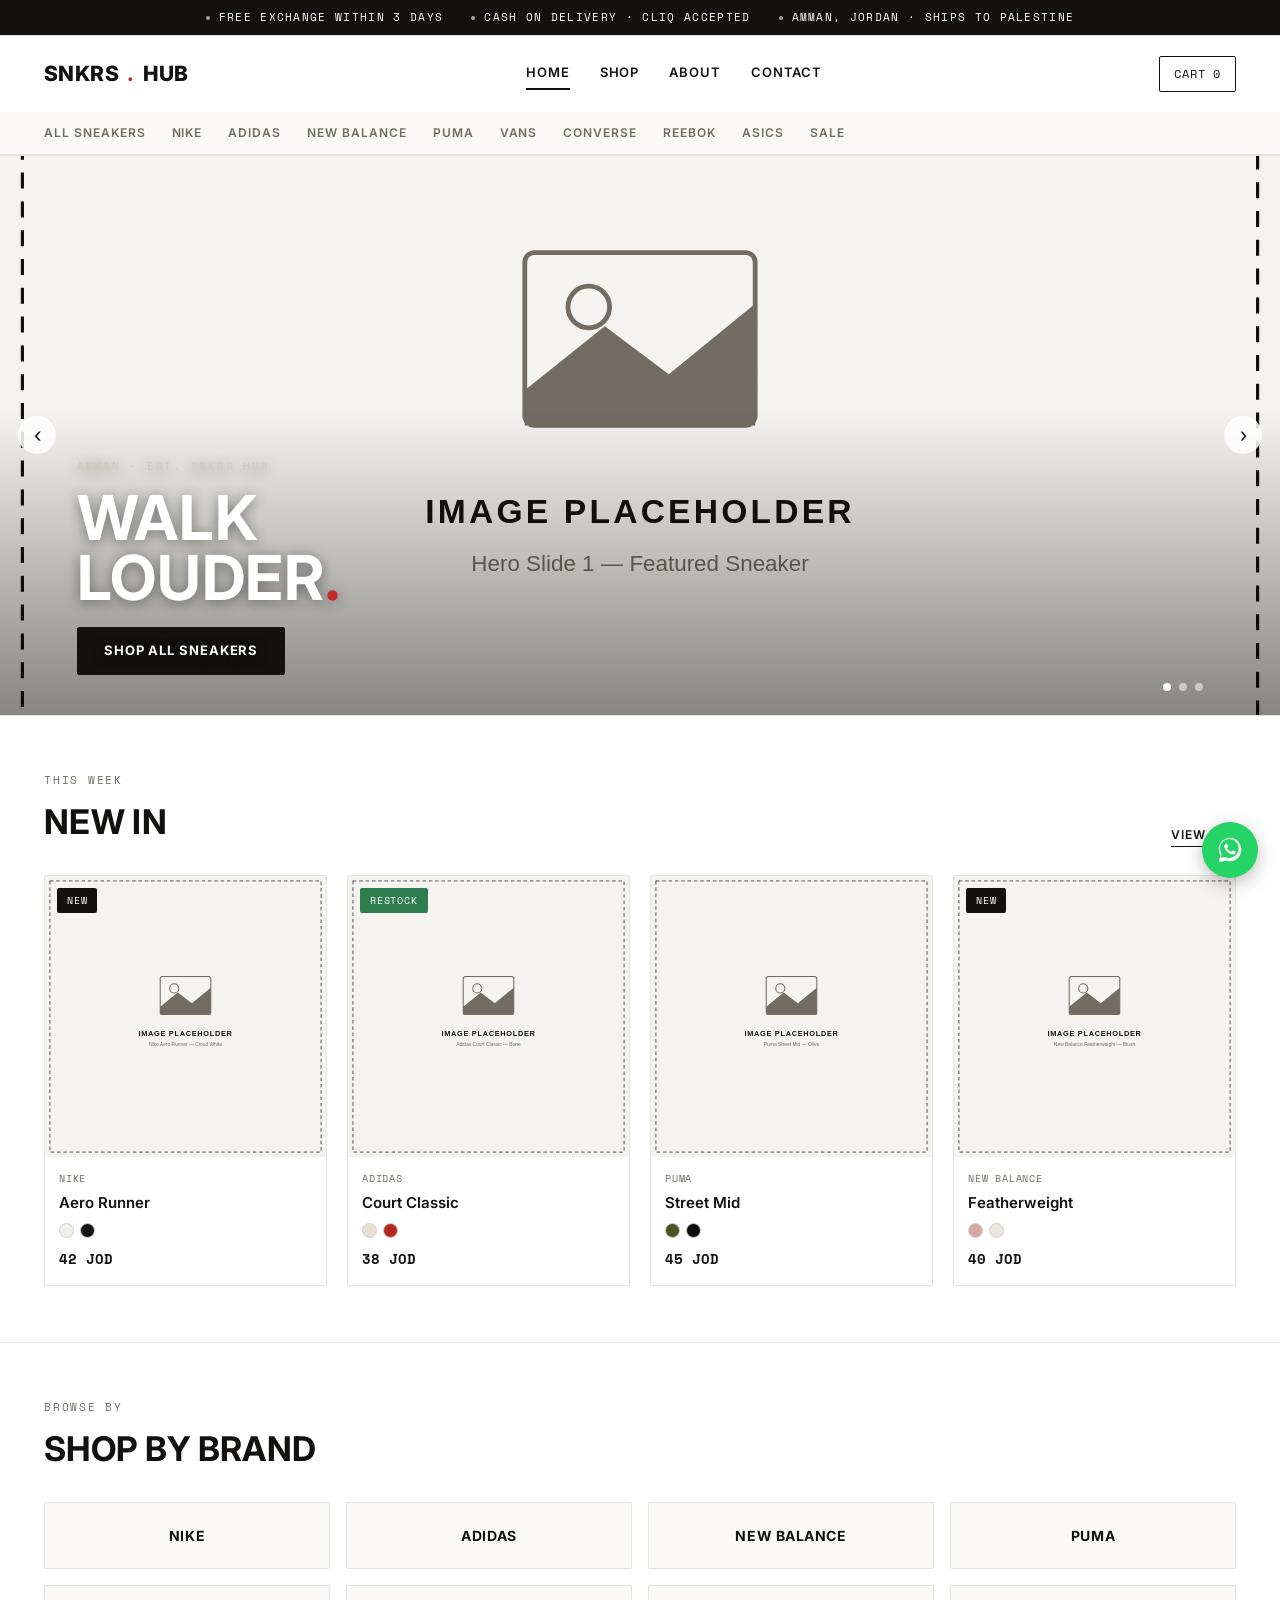
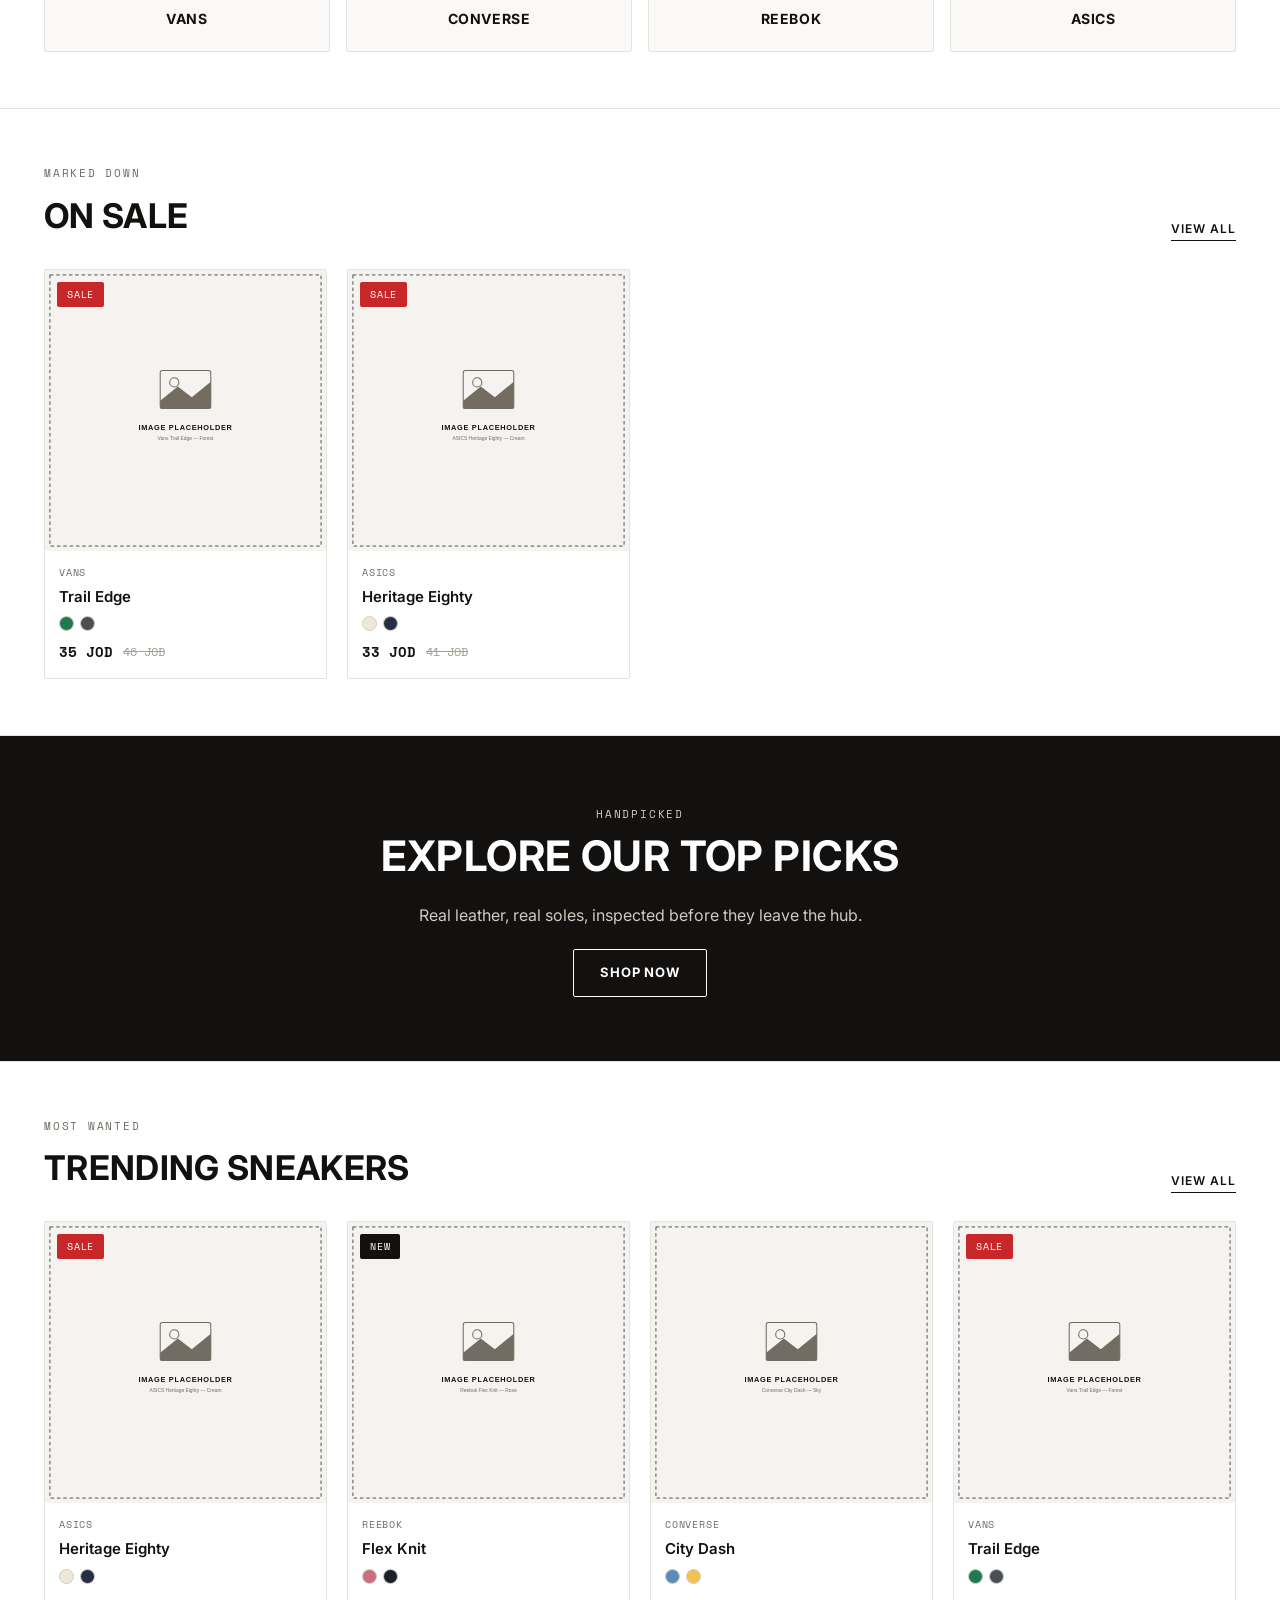
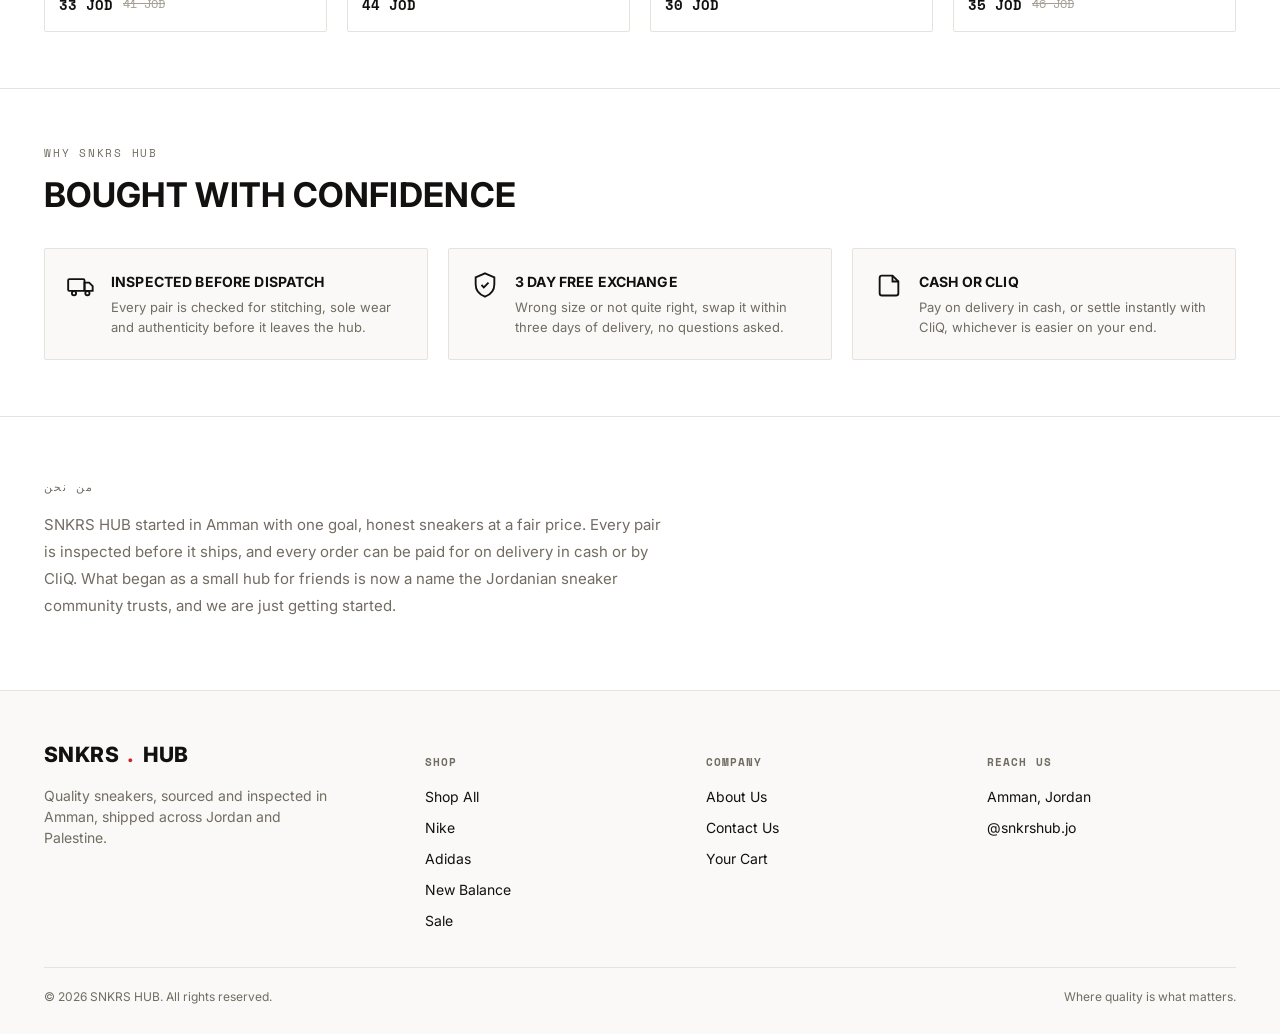
==== index.html @ f933ddbc "Add files via upload" ====
<!DOCTYPE html>
<html lang="en">
<head>
<meta charset="UTF-8">
<meta name="viewport" content="width=device-width, initial-scale=1.0">
<title>SNKRS HUB — Authentic Sneakers, Jordan &amp; Palestine</title>
<meta name="description" content="SNKRS HUB — quality women's sneakers from Nike, Adidas, New Balance and more. Cash on delivery or CliQ. Amman based, shipping across Jordan and Palestine.">
<link rel="preconnect" href="https://fonts.googleapis.com">
<link href="https://fonts.googleapis.com/css2?family=Anton&family=Inter:wght@400;500;600;700&family=Space+Mono:wght@400;700&display=swap" rel="stylesheet">
<link rel="stylesheet" href="css/style.css">
</head>
<body>

<header class="site-header">
  <div class="info-bar">
    <div class="info-bar-track">
      <span>Free Exchange Within 3 Days</span>
      <span>Cash on Delivery · CliQ Accepted</span>
      <span>Amman, Jordan · Ships to Palestine</span>
    </div>
  </div>
  <div class="header-bar">
    <a href="index.html" class="logo">SNKRS<span class="dot">.</span>HUB</a>
    <nav class="main-nav">
      <a href="index.html" class="active">Home</a>
      <a href="shop.html">Shop</a>
      <a href="about.html">About</a>
      <a href="contact.html">Contact</a>
    </nav>
    <div class="header-actions">
      <a href="cart.html" class="cart-link">Cart <span data-cart-count>0</span></a>
      <button class="nav-toggle" aria-label="Toggle menu">☰</button>
    </div>
  </div>
  <div class="brand-strip">
    <div class="brand-strip-track">
      <a href="shop.html">All Sneakers</a>
      <a href="shop.html?brand=nike">Nike</a>
      <a href="shop.html?brand=adidas">Adidas</a>
      <a href="shop.html?brand=new-balance">New Balance</a>
      <a href="shop.html?brand=puma">Puma</a>
      <a href="shop.html?brand=vans">Vans</a>
      <a href="shop.html?brand=converse">Converse</a>
      <a href="shop.html?brand=reebok">Reebok</a>
      <a href="shop.html?brand=asics">ASICS</a>
      <a href="shop.html?cat=sale">Sale</a>
    </div>
  </div>
</header>

<main>

  <section class="hero-slider">
    <div class="hero-slides" id="hero-slides"></div>
    <div class="hero-slider-dots" id="hero-dots"></div>
    <button class="hero-arrow prev" id="hero-prev" aria-label="Previous slide">&#8249;</button>
    <button class="hero-arrow next" id="hero-next" aria-label="Next slide">&#8250;</button>
    <div class="hero-slider-caption">
      <span class="eyebrow" style="color:#cfcac0;">Amman · Est. SNKRS HUB</span>
      <h1>WALK<br>LOUDER<em>.</em></h1>
      <a href="shop.html" class="btn btn-primary">Shop All Sneakers</a>
    </div>
  </section>

  <section class="section">
    <div class="wrap">
      <div class="section-head">
        <div>
          <span class="eyebrow">This Week</span>
          <h2>New In</h2>
        </div>
        <a href="shop.html" class="section-link">View All</a>
      </div>
      <div class="product-grid" id="featured-grid"></div>
    </div>
  </section>

  <section class="section">
    <div class="wrap">
      <div class="section-head">
        <div>
          <span class="eyebrow">Browse By</span>
          <h2>Shop By Brand</h2>
        </div>
      </div>
      <div class="brand-grid">
        <a class="brand-tile" href="shop.html?brand=nike">Nike</a>
        <a class="brand-tile" href="shop.html?brand=adidas">Adidas</a>
        <a class="brand-tile" href="shop.html?brand=new-balance">New Balance</a>
        <a class="brand-tile" href="shop.html?brand=puma">Puma</a>
        <a class="brand-tile" href="shop.html?brand=vans">Vans</a>
        <a class="brand-tile" href="shop.html?brand=converse">Converse</a>
        <a class="brand-tile" href="shop.html?brand=reebok">Reebok</a>
        <a class="brand-tile" href="shop.html?brand=asics">ASICS</a>
      </div>
    </div>
  </section>

  <section class="section">
    <div class="wrap">
      <div class="section-head">
        <div>
          <span class="eyebrow">Marked Down</span>
          <h2>On Sale</h2>
        </div>
        <a href="shop.html?cat=sale" class="section-link">View All</a>
      </div>
      <div class="product-grid" id="sale-grid"></div>
    </div>
  </section>

  <section class="banner">
    <div class="wrap">
      <span class="eyebrow" style="color:#cfcac0;">Handpicked</span>
      <h2>Explore Our Top Picks</h2>
      <p>Real leather, real soles, inspected before they leave the hub.</p>
      <a href="shop.html" class="btn btn-outline">Shop Now</a>
    </div>
  </section>

  <section class="section">
    <div class="wrap">
      <div class="section-head">
        <div>
          <span class="eyebrow">Most Wanted</span>
          <h2>Trending Sneakers</h2>
        </div>
        <a href="shop.html" class="section-link">View All</a>
      </div>
      <div class="product-grid" id="trending-grid"></div>
    </div>
  </section>

  <section class="section">
    <div class="wrap">
      <div class="section-head">
        <div>
          <span class="eyebrow">Why SNKRS HUB</span>
          <h2>Bought With Confidence</h2>
        </div>
      </div>
      <div class="trust-strip">
        <div class="trust-card">
          <svg viewBox="0 0 24 24" fill="none" stroke="currentColor" stroke-width="1.6"><rect x="1" y="7" width="14" height="10" rx="1"/><path d="M15 10h4l3 3v4h-7z"/><circle cx="6" cy="19" r="1.8"/><circle cx="17.5" cy="19" r="1.8"/></svg>
          <div>
            <h3>Inspected Before Dispatch</h3>
            <p>Every pair is checked for stitching, sole wear and authenticity before it leaves the hub.</p>
          </div>
        </div>
        <div class="trust-card">
          <svg viewBox="0 0 24 24" fill="none" stroke="currentColor" stroke-width="1.6"><path d="M12 2l8 3.5v6c0 5-3.4 8.7-8 10.5-4.6-1.8-8-5.5-8-10.5v-6z"/><path d="M9 12l2 2 4-4"/></svg>
          <div>
            <h3>3 Day Free Exchange</h3>
            <p>Wrong size or not quite right, swap it within three days of delivery, no questions asked.</p>
          </div>
        </div>
        <div class="trust-card">
          <svg viewBox="0 0 24 24" fill="none" stroke="currentColor" stroke-width="1.6"><path d="M4 19V6a2 2 0 012-2h9l5 5v10a2 2 0 01-2 2H6a2 2 0 01-2-2z"/><path d="M15 4v5h5"/></svg>
          <div>
            <h3>Cash or CliQ</h3>
            <p>Pay on delivery in cash, or settle instantly with CliQ, whichever is easier on your end.</p>
          </div>
        </div>
      </div>
    </div>
  </section>

  <section class="section" style="border-bottom:none;">
    <div class="wrap">
      <span class="eyebrow">من نحن</span>
      <p style="max-width:70ch; margin-top:14px; color:var(--grey); line-height:1.8; font-size:15px;">
        SNKRS HUB started in Amman with one goal, honest sneakers at a fair price. Every pair is inspected before it ships,
        and every order can be paid for on delivery in cash or by CliQ. What began as a small hub for friends is now a name
        the Jordanian sneaker community trusts, and we are just getting started.
      </p>
    </div>
  </section>

</main>

<footer class="site-footer">
  <div class="wrap">
    <div class="footer-grid">
      <div>
        <div class="logo" style="margin-bottom:14px;">SNKRS<span class="dot">.</span>HUB</div>
        <p style="color:var(--grey); font-size:14px; max-width:32ch;">Quality sneakers, sourced and inspected in Amman, shipped across Jordan and Palestine.</p>
      </div>
      <div>
        <h4>Shop</h4>
        <ul>
          <li><a href="shop.html">Shop All</a></li>
          <li><a href="shop.html?brand=nike">Nike</a></li>
          <li><a href="shop.html?brand=adidas">Adidas</a></li>
          <li><a href="shop.html?brand=new-balance">New Balance</a></li>
          <li><a href="shop.html?cat=sale">Sale</a></li>
        </ul>
      </div>
      <div>
        <h4>Company</h4>
        <ul>
          <li><a href="about.html">About Us</a></li>
          <li><a href="contact.html">Contact Us</a></li>
          <li><a href="cart.html">Your Cart</a></li>
        </ul>
      </div>
      <div>
        <h4>Reach Us</h4>
        <ul>
          <li>Amman, Jordan</li>
          <li>@snkrshub.jo</li>
        </ul>
      </div>
    </div>
    <div class="footer-bottom">
      <span>© 2026 SNKRS HUB. All rights reserved.</span>
      <span>Where quality is what matters.</span>
    </div>
  </div>
</footer>

<script src="js/placeholder.js"></script>
<script src="js/products.js"></script>
<script src="js/cart.js"></script>
<script src="js/main.js"></script>
<script>
  const slides = [
    placeholderImage("Hero Slide 1 — Featured Sneaker", "4:3"),
    placeholderImage("Hero Slide 2 — New Arrivals", "4:3"),
    placeholderImage("Hero Slide 3 — On Sale", "4:3")
  ];
  const slidesTrack = document.getElementById("hero-slides");
  const dotsTrack = document.getElementById("hero-dots");
  slidesTrack.innerHTML = slides
    .map((src, i) => `<div class="hero-slide"><img src="${src}" alt="Homepage banner slide ${i + 1}"></div>`)
    .join("");
  dotsTrack.innerHTML = slides.map((_, i) => `<button data-i="${i}" class="${i === 0 ? "active" : ""}"></button>`).join("");

  let heroIndex = 0;
  function goToSlide(i) {
    heroIndex = (i + slides.length) % slides.length;
    slidesTrack.scrollTo({ left: slidesTrack.clientWidth * heroIndex, behavior: "smooth" });
    dotsTrack.querySelectorAll("button").forEach((b, bi) => b.classList.toggle("active", bi === heroIndex));
  }
  document.getElementById("hero-prev").addEventListener("click", () => goToSlide(heroIndex - 1));
  document.getElementById("hero-next").addEventListener("click", () => goToSlide(heroIndex + 1));
  dotsTrack.addEventListener("click", (e) => {
    const btn = e.target.closest("button");
    if (btn) goToSlide(Number(btn.dataset.i));
  });
  let heroTimer = setInterval(() => goToSlide(heroIndex + 1), 5000);
  slidesTrack.addEventListener("mouseenter", () => clearInterval(heroTimer));
  slidesTrack.addEventListener("mouseleave", () => { heroTimer = setInterval(() => goToSlide(heroIndex + 1), 5000); });

  const grid = document.getElementById("featured-grid");
  const featured = PRODUCTS.slice(0, 4);
  grid.innerHTML = featured.map(cardHTML).join("");

  const saleGrid = document.getElementById("sale-grid");
  const saleItems = PRODUCTS.filter((p) => p.originalPrice).slice(0, 4);
  saleGrid.innerHTML = (saleItems.length ? saleItems : PRODUCTS.slice(0, 4)).map(cardHTML).join("");

  const trendingGrid = document.getElementById("trending-grid");
  const trending = PRODUCTS.slice().reverse().slice(0, 4);
  trendingGrid.innerHTML = trending.map(cardHTML).join("");

  function cardHTML(p) {
    const badge = p.badge
      ? `<span class="product-badge ${p.badge.toLowerCase()}">${p.badge}</span>`
      : "";
    const priceHTML = p.originalPrice
      ? `<span class="price">${p.price} JOD</span><span class="price-strike">${p.originalPrice} JOD</span>`
      : `<span class="price">${p.price} JOD</span>`;
    const swatches = p.colors
      .map((c) => `<span class="swatch-dot" style="background:${c.hex}" title="${c.name}"></span>`)
      .join("");
    return `
      <a class="product-card" href="product.html?id=${p.id}">
        <div class="product-media">
          <img src="${p.colors[0].images[0]}" alt="${p.name} sneaker, ${p.colors[0].name} colorway" loading="lazy">
          ${badge}
        </div>
        <div class="product-info">
          <span class="cat">${p.brand}</span>
          <h3>${p.name}</h3>
          <div class="swatch-row">${swatches}</div>
          <div class="price-row">${priceHTML}</div>
        </div>
      </a>`;
  }
</script>

<a href="https://wa.me/962790000000?text=Hi%20SNKRS%20HUB%2C%20I%20have%20a%20question" class="whatsapp-float" target="_blank" rel="noopener" aria-label="Chat with us on WhatsApp">
  <svg viewBox="0 0 32 32" fill="currentColor" width="30" height="30"><path d="M16.02 3C9.4 3 4 8.4 4 15.02c0 2.35.66 4.55 1.8 6.43L4 29l7.73-1.75a12 12 0 0 0 4.29.79h.01c6.62 0 12.02-5.4 12.02-12.02C28.05 8.4 22.65 3 16.02 3zm0 21.94h-.01a9.9 9.9 0 0 1-5.05-1.38l-.36-.21-4.59 1.04 1.05-4.47-.24-.37a9.9 9.9 0 0 1-1.53-5.29c0-5.5 4.48-9.98 9.98-9.98 2.67 0 5.17 1.04 7.06 2.93a9.9 9.9 0 0 1 2.92 7.06c0 5.5-4.48 9.98-9.98 9.98zm5.48-7.48c-.3-.15-1.77-.87-2.05-.97-.28-.1-.48-.15-.68.15-.2.3-.78.97-.96 1.17-.18.2-.35.22-.65.07-.3-.15-1.27-.47-2.42-1.5-.9-.8-1.5-1.79-1.68-2.09-.18-.3-.02-.46.13-.61.14-.14.3-.35.45-.53.15-.18.2-.3.3-.5.1-.2.05-.38-.02-.53-.07-.15-.68-1.63-.93-2.24-.24-.58-.49-.5-.68-.51h-.58c-.2 0-.53.07-.8.38-.28.3-1.05 1.02-1.05 2.5s1.08 2.9 1.23 3.1c.15.2 2.13 3.25 5.16 4.56.72.31 1.28.5 1.72.64.72.23 1.38.2 1.9.12.58-.09 1.77-.72 2.02-1.42.25-.7.25-1.3.18-1.42-.07-.12-.27-.2-.57-.35z"/></svg>
</a>
</body>
</html>
---- css/style.css ----
/* SNKRS HUB — Markaty-style light theme
   White #ffffff   Black #111111   Line #e7e5e0   Grey #767066
   Red (sale) #c8272a   Gold (accent, rare) #b08d3e
   Display/Body: Inter  |  Utility/price: Space Mono
*/

:root {
  --black: #121110;
  --white: #ffffff;
  --paper: #faf9f7;
  --card: #ffffff;
  --line: #e6e3dd;
  --line-strong: #d3cfc6;
  --grey: #726c62;
  --grey-dim: #a49e93;
  --red: #c8272a;
  --gold: #a9822f;
  --green: #2e7d4f;
  --radius: 2px;
  --container: 1240px;
}

* { box-sizing: border-box; }

html { scroll-behavior: smooth; }

body {
  margin: 0;
  background: var(--white);
  color: var(--black);
  font-family: "Inter", sans-serif;
  font-size: 16px;
  line-height: 1.5;
  -webkit-font-smoothing: antialiased;
}

img { max-width: 100%; display: block; }

a { color: inherit; text-decoration: none; }

button { font-family: inherit; cursor: pointer; }

.wrap {
  max-width: var(--container);
  margin: 0 auto;
  padding: 0 24px;
}

h1, h2, h3 {
  font-family: "Inter", sans-serif;
  font-weight: 700;
  text-transform: uppercase;
  letter-spacing: 0.01em;
  margin: 0;
}

.eyebrow {
  font-family: "Space Mono", monospace;
  font-size: 11px;
  letter-spacing: 0.16em;
  text-transform: uppercase;
  color: var(--grey);
}

.mono { font-family: "Space Mono", monospace; }

/* focus visibility */
a:focus-visible, button:focus-visible, input:focus-visible, select:focus-visible, textarea:focus-visible {
  outline: 2px solid var(--black);
  outline-offset: 2px;
}

@media (prefers-reduced-motion: reduce) {
  * { animation: none !important; transition: none !important; }
}

/* ---------- header ---------- */

.site-header {
  position: sticky;
  top: 0;
  z-index: 50;
  background: var(--white);
  border-bottom: 1px solid var(--line);
}

.info-bar {
  border-bottom: 1px solid var(--line);
  background: var(--black);
}

.info-bar-track {
  max-width: var(--container);
  margin: 0 auto;
  padding: 9px 24px;
  display: flex;
  align-items: center;
  justify-content: center;
  gap: 28px;
  flex-wrap: wrap;
  font-family: "Space Mono", monospace;
  font-size: 11px;
  letter-spacing: 0.12em;
  text-transform: uppercase;
  color: var(--white);
}

.info-bar-track span { white-space: nowrap; }

.info-bar-track span::before {
  content: "";
  display: inline-block;
  width: 4px;
  height: 4px;
  border-radius: 50%;
  background: var(--white);
  margin-right: 9px;
  vertical-align: middle;
  opacity: 0.6;
}

.header-bar {
  display: flex;
  align-items: center;
  justify-content: space-between;
  padding: 20px 24px;
  max-width: var(--container);
  margin: 0 auto;
  gap: 20px;
}

.logo {
  font-family: "Inter", sans-serif;
  font-weight: 800;
  font-size: 21px;
  letter-spacing: 0.02em;
  display: flex;
  align-items: center;
  gap: 8px;
  white-space: nowrap;
  text-transform: uppercase;
}

.logo .dot { color: var(--red); }

.main-nav {
  display: flex;
  gap: 30px;
  flex: 1;
  justify-content: center;
  font-size: 13px;
  text-transform: uppercase;
  letter-spacing: 0.07em;
  font-weight: 600;
}

.main-nav a {
  padding: 6px 0;
  border-bottom: 2px solid transparent;
  color: var(--black);
}

.main-nav a:hover, .main-nav a.active {
  border-color: var(--black);
}

.header-actions {
  display: flex;
  align-items: center;
  gap: 16px;
}

.cart-link {
  display: flex;
  align-items: center;
  gap: 8px;
  font-family: "Space Mono", monospace;
  font-size: 12px;
  text-transform: uppercase;
  letter-spacing: 0.06em;
  border: 1px solid var(--black);
  padding: 8px 14px;
  border-radius: var(--radius);
  color: var(--black);
}

.cart-link:hover { background: var(--black); color: var(--white); }

.nav-toggle {
  display: none;
  background: none;
  border: 1px solid var(--line);
  color: var(--black);
  padding: 8px 10px;
  border-radius: var(--radius);
}

@media (max-width: 860px) {
  .main-nav { display: none; }
  .nav-toggle { display: block; }
  .main-nav.open {
    display: flex;
    flex-direction: column;
    position: absolute;
    top: 100%;
    left: 0;
    right: 0;
    background: var(--white);
    padding: 16px 24px 24px;
    border-bottom: 1px solid var(--line);
  }
  .info-bar-track { gap: 16px; justify-content: flex-start; overflow-x: auto; }
}

/* ---------- brand strip (Markaty-style secondary nav) ---------- */

.brand-strip {
  border-bottom: 1px solid var(--line);
  background: var(--paper);
}

.brand-strip-track {
  max-width: var(--container);
  margin: 0 auto;
  padding: 12px 24px;
  display: flex;
  gap: 26px;
  overflow-x: auto;
  font-size: 12px;
  text-transform: uppercase;
  letter-spacing: 0.08em;
  font-weight: 600;
  color: var(--grey);
}

.brand-strip-track a:hover { color: var(--black); }
.brand-strip-track a { white-space: nowrap; }

/* ---------- hero ---------- */

.hero {
  border-bottom: 1px solid var(--line);
  padding: 56px 0 48px;
}

.hero-grid {
  display: grid;
  grid-template-columns: 1.1fr 0.9fr;
  gap: 48px;
  align-items: center;
}

.hero h1 {
  font-size: clamp(40px, 6vw, 72px);
  line-height: 0.98;
  margin: 14px 0 20px;
}

.hero h1 em {
  font-style: normal;
  color: var(--red);
}

.hero p {
  max-width: 44ch;
  color: var(--grey);
  font-size: 16px;
  margin-bottom: 26px;
}

.hero-stats {
  display: flex;
  gap: 32px;
  margin-top: 32px;
  padding-top: 22px;
  border-top: 1px solid var(--line);
}

.hero-stats div { font-family: "Space Mono", monospace; }
.hero-stats strong { display: block; font-size: 20px; color: var(--black); }
.hero-stats span { font-size: 11px; color: var(--grey); text-transform: uppercase; letter-spacing: 0.08em; }

.hero-visual {
  position: relative;
  background: var(--paper);
  border: 1px solid var(--line);
  border-radius: var(--radius);
  overflow: hidden;
  aspect-ratio: 4 / 5;
}

.hero-visual img {
  width: 100%;
  height: 100%;
  object-fit: cover;
}

.hero-tag {
  position: absolute;
  bottom: 16px;
  left: 16px;
  background: var(--black);
  color: var(--white);
  padding: 10px 14px;
  border-radius: var(--radius);
  font-family: "Space Mono", monospace;
  font-size: 12px;
  z-index: 2;
}

.hero-tag strong { color: var(--white); }

/* ---------- buttons ---------- */

.btn {
  display: inline-flex;
  align-items: center;
  gap: 8px;
  padding: 13px 26px;
  border-radius: var(--radius);
  font-size: 13px;
  text-transform: uppercase;
  letter-spacing: 0.07em;
  font-weight: 700;
  border: 1px solid transparent;
  transition: transform 0.15s ease, background 0.15s ease, border-color 0.15s ease, color 0.15s ease;
}

.btn:hover { transform: translateY(-2px); }

.btn-primary { background: var(--black); color: var(--white); border-color: var(--black); }
.btn-primary:hover { background: #000; }

.btn-outline { border-color: var(--black); color: var(--black); }
.btn-outline:hover { background: var(--black); color: var(--white); }

.btn-block { width: 100%; justify-content: center; }

.btn:disabled { opacity: 0.4; cursor: not-allowed; transform: none; }

.hero-actions { display: flex; gap: 14px; flex-wrap: wrap; }

/* ---------- section heads ---------- */

.section {
  padding: 56px 0;
  border-bottom: 1px solid var(--line);
}

.section-head {
  display: flex;
  align-items: flex-end;
  justify-content: space-between;
  margin-bottom: 28px;
  gap: 20px;
  flex-wrap: wrap;
}

.section-head h2 { font-size: clamp(24px, 3.4vw, 34px); }

.section-head .eyebrow { display: block; margin-bottom: 8px; }

.section-link { font-size: 12px; text-transform: uppercase; letter-spacing: 0.08em; border-bottom: 1px solid var(--black); padding-bottom: 2px; font-weight: 600; }
.section-link:hover { color: var(--grey); }

/* ---------- category strip ---------- */

.cat-strip {
  display: grid;
  grid-template-columns: repeat(4, 1fr);
  gap: 14px;
}

.cat-card {
  position: relative;
  border: 1px solid var(--line);
  padding: 24px 18px;
  border-radius: var(--radius);
  background: var(--paper);
  min-height: 110px;
  display: flex;
  flex-direction: column;
  justify-content: space-between;
  transition: border-color 0.15s ease, transform 0.15s ease;
}

.cat-card:hover { border-color: var(--black); transform: translateY(-3px); }

.cat-card .name { font-family: "Inter", sans-serif; font-weight: 700; font-size: 18px; text-transform: uppercase; }
.cat-card .count { font-family: "Space Mono", monospace; font-size: 11px; color: var(--grey); }

@media (max-width: 760px) {
  .cat-strip { grid-template-columns: repeat(2, 1fr); }
}

/* ---------- brand logo grid (Shop By Brand) ---------- */

.brand-grid {
  display: grid;
  grid-template-columns: repeat(4, 1fr);
  gap: 16px;
}

.brand-tile {
  border: 1px solid var(--line);
  border-radius: var(--radius);
  padding: 22px 16px;
  text-align: center;
  background: var(--paper);
  font-weight: 700;
  text-transform: uppercase;
  letter-spacing: 0.04em;
  font-size: 14px;
  transition: border-color 0.15s ease, transform 0.15s ease;
}

.brand-tile:hover { border-color: var(--black); transform: translateY(-3px); }

@media (max-width: 760px) {
  .brand-grid { grid-template-columns: repeat(2, 1fr); }
}

/* ---------- trust / why-us strip ---------- */

.trust-strip {
  display: grid;
  grid-template-columns: repeat(3, 1fr);
  gap: 20px;
}

.trust-card {
  border: 1px solid var(--line);
  background: var(--paper);
  border-radius: var(--radius);
  padding: 22px;
  display: flex;
  gap: 16px;
  align-items: flex-start;
}

.trust-card svg { flex-shrink: 0; width: 28px; height: 28px; color: var(--black); }
.trust-card h3 { font-size: 14px; margin-bottom: 6px; }
.trust-card p { color: var(--grey); font-size: 13px; margin: 0; line-height: 1.5; }

@media (max-width: 760px) {
  .trust-strip { grid-template-columns: 1fr; }
}

/* ---------- banner (full width image strip) ---------- */

.banner {
  position: relative;
  border-bottom: 1px solid var(--line);
  overflow: hidden;
  background: var(--black);
  color: var(--white);
  text-align: center;
  padding: 64px 24px;
}

.banner h2 { font-size: clamp(26px, 4vw, 42px); margin-bottom: 12px; }
.banner p { color: #cfcac0; margin-bottom: 22px; }
.banner .btn-outline { border-color: var(--white); color: var(--white); }
.banner .btn-outline:hover { background: var(--white); color: var(--black); }

/* ---------- product grid ---------- */

.product-grid {
  display: grid;
  grid-template-columns: repeat(auto-fill, minmax(230px, 1fr));
  gap: 20px;
}

.product-card {
  background: var(--card);
  border: 1px solid var(--line);
  border-radius: var(--radius);
  overflow: hidden;
  display: flex;
  flex-direction: column;
  transition: border-color 0.15s ease, transform 0.15s ease;
}

.product-card:hover { border-color: var(--black); transform: translateY(-3px); }

.product-media {
  position: relative;
  aspect-ratio: 1 / 1;
  overflow: hidden;
  background: var(--paper);
}

.product-media img {
  width: 100%;
  height: 100%;
  object-fit: cover;
  transition: transform 0.4s ease;
}

.product-card:hover .product-media img { transform: scale(1.05); }

.product-badge {
  position: absolute;
  top: 12px;
  left: 12px;
  padding: 5px 10px;
  font-family: "Space Mono", monospace;
  font-size: 10px;
  text-transform: uppercase;
  letter-spacing: 0.08em;
  border-radius: var(--radius);
  background: var(--black);
  color: var(--white);
}

.product-badge.sale { background: var(--red); color: var(--white); }
.product-badge.restock { background: var(--green); color: var(--white); }

.product-info { padding: 14px 14px 16px; display: flex; flex-direction: column; gap: 6px; flex: 1; }

.product-info .cat { font-family: "Space Mono", monospace; font-size: 10px; color: var(--grey); text-transform: uppercase; letter-spacing: 0.08em; }

.product-info h3 { font-size: 15px; text-transform: none; font-weight: 600; letter-spacing: 0; }

.price-row { display: flex; align-items: center; gap: 10px; margin-top: auto; padding-top: 4px; }

.price {
  font-family: "Space Mono", monospace;
  font-size: 14px;
  color: var(--black);
  font-weight: 700;
}

.price-strike {
  font-family: "Space Mono", monospace;
  font-size: 12px;
  color: var(--grey-dim);
  text-decoration: line-through;
}

.swatch-row { display: flex; gap: 6px; margin-top: 2px; }

.swatch-dot {
  width: 15px;
  height: 15px;
  border-radius: 50%;
  border: 1px solid var(--line-strong);
}

/* ---------- filter bar ---------- */

.filter-bar {
  display: flex;
  gap: 10px;
  flex-wrap: wrap;
  margin-bottom: 28px;
}

.filter-chip {
  border: 1px solid var(--line-strong);
  padding: 9px 18px;
  border-radius: 999px;
  font-size: 12px;
  text-transform: uppercase;
  letter-spacing: 0.06em;
  background: transparent;
  color: var(--black);
  font-weight: 600;
}

.filter-chip.active, .filter-chip:hover { border-color: var(--black); background: var(--black); color: var(--white); }

/* ---------- product detail ---------- */

.product-detail {
  display: grid;
  grid-template-columns: 1fr 1fr;
  gap: 56px;
  padding: 48px 0;
}

.gallery-main {
  aspect-ratio: 1 / 1;
  border-radius: var(--radius);
  overflow: hidden;
  border: 1px solid var(--line);
  background: var(--paper);
  margin-bottom: 12px;
}

.gallery-main img { width: 100%; height: 100%; object-fit: cover; }

.gallery-thumbs { display: flex; gap: 10px; }

.gallery-thumbs button {
  width: 70px;
  height: 70px;
  border-radius: var(--radius);
  overflow: hidden;
  border: 1px solid var(--line);
  padding: 0;
  background: none;
}

.gallery-thumbs button.active { border-color: var(--black); }
.gallery-thumbs img { width: 100%; height: 100%; object-fit: cover; }

.detail-eyebrow { margin-bottom: 10px; }

.product-detail h1 { font-size: clamp(26px, 3.6vw, 38px); margin-bottom: 12px; }

.detail-price { font-family: "Space Mono", monospace; font-size: 20px; color: var(--black); margin-bottom: 20px; display: flex; align-items: center; gap: 12px; font-weight: 700; }

.detail-desc { color: var(--grey); margin-bottom: 26px; max-width: 46ch; }

.option-block { margin-bottom: 24px; }

.option-label {
  font-family: "Space Mono", monospace;
  font-size: 11px;
  text-transform: uppercase;
  letter-spacing: 0.1em;
  color: var(--grey);
  margin-bottom: 10px;
  display: flex;
  justify-content: space-between;
}

.color-options { display: flex; gap: 10px; flex-wrap: wrap; }

.color-swatch {
  width: 36px;
  height: 36px;
  border-radius: 50%;
  border: 2px solid var(--line-strong);
  padding: 0;
}

.color-swatch.active { border-color: var(--black); }

.size-options { display: flex; gap: 8px; flex-wrap: wrap; }

.size-chip {
  border: 1px solid var(--line-strong);
  min-width: 46px;
  padding: 10px 6px;
  text-align: center;
  border-radius: var(--radius);
  background: transparent;
  color: var(--black);
  font-family: "Space Mono", monospace;
  font-size: 13px;
}

.size-chip.active { border-color: var(--black); background: var(--black); color: var(--white); }

.qty-row { display: flex; align-items: center; gap: 14px; margin-bottom: 24px; }

.qty-control { display: flex; align-items: center; border: 1px solid var(--line-strong); border-radius: var(--radius); }
.qty-control button { background: none; border: none; color: var(--black); width: 36px; height: 36px; font-size: 15px; }
.qty-control span { min-width: 32px; text-align: center; font-family: "Space Mono", monospace; }

.detail-actions { display: flex; gap: 12px; margin-bottom: 28px; flex-wrap: wrap; }

.detail-note { font-size: 13px; color: var(--grey); border-top: 1px solid var(--line); padding-top: 18px; }
.detail-note strong { color: var(--black); }

/* ---------- ticket / price tag signature ---------- */

.ticket {
  position: relative;
  background: var(--paper);
  border: 1px dashed var(--line-strong);
  border-radius: var(--radius);
  padding: 22px 24px;
  display: flex;
  justify-content: space-between;
  gap: 20px;
  align-items: center;
}

.ticket::before, .ticket::after {
  content: "";
  position: absolute;
  width: 16px;
  height: 16px;
  background: var(--white);
  border: 1px solid var(--line);
  border-radius: 50%;
  top: 50%;
  transform: translateY(-50%);
}

.ticket::before { left: -9px; }
.ticket::after { right: -9px; }

/* ---------- about page ---------- */

.about-hero {
  padding: 56px 0 8px;
}

.about-hero p { color: var(--grey); max-width: 60ch; font-size: 16px; margin-top: 16px; }

.story-grid {
  display: grid;
  grid-template-columns: 1fr 1fr;
  gap: 56px;
  align-items: center;
}

.story-grid img {
  width: 100%;
  aspect-ratio: 4/3;
  object-fit: cover;
  border-radius: var(--radius);
  border: 1px solid var(--line);
}

.story-grid p { color: var(--grey); margin-bottom: 16px; line-height: 1.7; }

.value-grid {
  display: grid;
  grid-template-columns: repeat(3, 1fr);
  gap: 20px;
}

.value-card {
  border: 1px solid var(--line);
  background: var(--paper);
  border-radius: var(--radius);
  padding: 24px;
}

.value-card .num {
  font-family: "Space Mono", monospace;
  color: var(--black);
  font-size: 12px;
  display: block;
  margin-bottom: 12px;
}

.value-card h3 { font-size: 16px; margin-bottom: 8px; }
.value-card p { color: var(--grey); font-size: 13px; margin: 0; line-height: 1.6; }

.timeline {
  display: flex;
  flex-direction: column;
  gap: 0;
}

.timeline-row {
  display: grid;
  grid-template-columns: 90px 1fr;
  gap: 20px;
  padding: 20px 0;
  border-top: 1px solid var(--line);
}

.timeline-row:last-child { border-bottom: 1px solid var(--line); }

.timeline-row .year { font-family: "Space Mono", monospace; color: var(--black); font-size: 13px; font-weight: 700; }
.timeline-row h4 { font-size: 15px; margin-bottom: 6px; }
.timeline-row p { color: var(--grey); font-size: 13px; margin: 0; max-width: 55ch; }

@media (max-width: 900px) {
  .story-grid { grid-template-columns: 1fr; }
  .value-grid { grid-template-columns: 1fr; }
}

/* ---------- contact page ---------- */

.contact-grid {
  display: grid;
  grid-template-columns: 1fr 1fr;
  gap: 48px;
  padding: 48px 0;
  align-items: start;
}

.contact-info-list { display: flex; flex-direction: column; gap: 20px; margin-top: 28px; }

.contact-info-item {
  display: flex;
  gap: 16px;
  align-items: flex-start;
  border: 1px solid var(--line);
  background: var(--paper);
  border-radius: var(--radius);
  padding: 18px;
}

.contact-info-item svg { flex-shrink: 0; width: 22px; height: 22px; color: var(--black); margin-top: 2px; }
.contact-info-item strong { display: block; font-size: 13px; margin-bottom: 3px; }
.contact-info-item span, .contact-info-item a { color: var(--grey); font-size: 13px; }
.contact-info-item a:hover { color: var(--black); }

.contact-form {
  border: 1px solid var(--line);
  background: var(--paper);
  border-radius: var(--radius);
  padding: 28px;
}

.form-row-2 { display: grid; grid-template-columns: 1fr 1fr; gap: 16px; }

.faq-list { display: flex; flex-direction: column; gap: 0; }

.faq-item { border-top: 1px solid var(--line); padding: 20px 0; }
.faq-item:last-child { border-bottom: 1px solid var(--line); }
.faq-item summary { cursor: pointer; font-size: 14px; font-weight: 600; list-style: none; display: flex; justify-content: space-between; align-items: center; }
.faq-item summary::-webkit-details-marker { display: none; }
.faq-item summary::after { content: "+"; font-family: "Space Mono", monospace; color: var(--black); font-size: 18px; }
.faq-item[open] summary::after { content: "\2212"; }
.faq-item p { color: var(--grey); font-size: 13px; margin: 14px 0 0; max-width: 60ch; line-height: 1.6; }

@media (max-width: 900px) {
  .contact-grid { grid-template-columns: 1fr; }
  .form-row-2 { grid-template-columns: 1fr; }
}

/* ---------- cart page ---------- */

.cart-layout {
  display: grid;
  grid-template-columns: 1.6fr 1fr;
  gap: 40px;
  padding: 48px 0;
  align-items: start;
}

.cart-line {
  display: grid;
  grid-template-columns: 84px 1fr auto;
  gap: 16px;
  align-items: center;
  padding: 18px 0;
  border-bottom: 1px solid var(--line);
}

.cart-line img { width: 84px; height: 84px; object-fit: cover; border-radius: var(--radius); border: 1px solid var(--line); }

.cart-line h4 { font-size: 15px; margin-bottom: 4px; text-transform: none; }

.cart-line .meta { font-family: "Space Mono", monospace; font-size: 12px; color: var(--grey); margin-bottom: 8px; }

.cart-line-actions { display: flex; align-items: center; gap: 14px; }

.remove-link { font-size: 12px; text-transform: uppercase; letter-spacing: 0.06em; color: var(--red); border-bottom: 1px solid transparent; }
.remove-link:hover { border-color: var(--red); }

.summary-box {
  background: var(--paper);
  border: 1px solid var(--line);
  border-radius: var(--radius);
  padding: 26px;
}

.summary-row { display: flex; justify-content: space-between; margin-bottom: 12px; font-size: 14px; }
.summary-row.total { font-family: "Space Mono", monospace; font-size: 19px; color: var(--black); font-weight: 700; border-top: 1px solid var(--line); padding-top: 16px; margin-top: 16px; }

.empty-state { text-align: center; padding: 80px 24px; color: var(--grey); }
.empty-state h2 { margin-bottom: 12px; color: var(--black); }

/* ---------- checkout ---------- */

.checkout-layout {
  display: grid;
  grid-template-columns: 1.3fr 1fr;
  gap: 44px;
  padding: 48px 0;
  align-items: start;
}

.form-group { margin-bottom: 20px; }

.form-group label {
  display: block;
  font-family: "Space Mono", monospace;
  font-size: 11px;
  text-transform: uppercase;
  letter-spacing: 0.08em;
  color: var(--grey);
  margin-bottom: 8px;
}

.form-group input, .form-group textarea {
  width: 100%;
  background: var(--white);
  border: 1px solid var(--line-strong);
  border-radius: var(--radius);
  color: var(--black);
  padding: 13px 14px;
  font-family: "Inter", sans-serif;
  font-size: 15px;
}

.form-group input:focus, .form-group textarea:focus { border-color: var(--black); }

.form-group textarea { min-height: 96px; resize: vertical; }

.pay-options { display: grid; gap: 12px; }

.pay-option {
  display: flex;
  align-items: flex-start;
  gap: 12px;
  border: 1px solid var(--line-strong);
  border-radius: var(--radius);
  padding: 16px;
  cursor: pointer;
}

.pay-option.active { border-color: var(--black); background: var(--paper); }

.pay-option input { margin-top: 3px; }

.pay-option strong { display: block; font-size: 14px; margin-bottom: 3px; }
.pay-option span { font-size: 13px; color: var(--grey); }

.confirm-panel {
  border: 1px solid var(--green);
  background: rgba(46, 125, 79, 0.06);
  border-radius: var(--radius);
  padding: 26px;
  margin-top: 24px;
  display: none;
}

.confirm-panel.visible { display: block; }

.confirm-panel h3 { color: var(--green); margin-bottom: 10px; }
.confirm-panel p { color: var(--grey); font-size: 14px; margin-bottom: 16px; }

/* ---------- footer ---------- */

.site-footer {
  padding: 48px 0 28px;
  background: var(--paper);
  border-top: 1px solid var(--line);
}

.footer-grid {
  display: grid;
  grid-template-columns: 1.4fr 1fr 1fr 1fr;
  gap: 32px;
  margin-bottom: 36px;
}

.footer-grid h4 {
  font-family: "Space Mono", monospace;
  font-size: 11px;
  text-transform: uppercase;
  letter-spacing: 0.1em;
  color: var(--grey);
  margin-bottom: 16px;
}

.footer-grid ul { list-style: none; padding: 0; margin: 0; display: flex; flex-direction: column; gap: 10px; font-size: 14px; }
.footer-grid ul a:hover { color: var(--red); }

.footer-bottom {
  border-top: 1px solid var(--line);
  padding-top: 20px;
  display: flex;
  justify-content: space-between;
  font-size: 12px;
  color: var(--grey);
  flex-wrap: wrap;
  gap: 10px;
}

@media (max-width: 900px) {
  .hero-grid, .product-detail, .cart-layout, .checkout-layout, .contact-grid { grid-template-columns: 1fr; }
  .footer-grid { grid-template-columns: 1fr 1fr; }
  .cat-strip { grid-template-columns: repeat(2, 1fr); }
  .brand-grid { grid-template-columns: repeat(2, 1fr); }
}

@media (max-width: 560px) {
  .footer-grid { grid-template-columns: 1fr; }
  .cart-line { grid-template-columns: 64px 1fr; }
  .cart-line-actions { grid-column: 1 / -1; justify-content: space-between; margin-top: 10px; }
}

/* ---------- floating whatsapp ---------- */

.whatsapp-float {
  position: fixed;
  bottom: 22px;
  right: 22px;
  width: 56px;
  height: 56px;
  border-radius: 50%;
  background: #25d366;
  color: #ffffff;
  display: flex;
  align-items: center;
  justify-content: center;
  box-shadow: 0 6px 18px rgba(0, 0, 0, 0.25);
  z-index: 100;
  transition: transform 0.15s ease;
}

.whatsapp-float:hover { transform: scale(1.07); }

@media (max-width: 560px) {
  .whatsapp-float { width: 50px; height: 50px; bottom: 16px; right: 16px; }
}

/* ---------- hero slider (full width scrollable banner) ---------- */

.hero-slider {
  position: relative;
  width: 100%;
  aspect-ratio: 16 / 7;
  min-height: 320px;
  overflow: hidden;
  background: var(--paper);
  border-bottom: 1px solid var(--line);
}

.hero-slides {
  display: flex;
  height: 100%;
  overflow-x: auto;
  scroll-snap-type: x mandatory;
  scroll-behavior: smooth;
  -webkit-overflow-scrolling: touch;
}

.hero-slides::-webkit-scrollbar { display: none; }

.hero-slide {
  flex: 0 0 100%;
  scroll-snap-align: start;
  height: 100%;
}

.hero-slide img {
  width: 100%;
  height: 100%;
  object-fit: cover;
}

.hero-slider-caption {
  position: absolute;
  left: 6%;
  bottom: 40px;
  z-index: 5;
  color: var(--white);
  text-shadow: 0 2px 14px rgba(0, 0, 0, 0.45);
}

.hero-slider-caption h1 {
  font-size: clamp(34px, 5.6vw, 62px);
  line-height: 0.98;
  margin: 12px 0 18px;
  color: var(--white);
}

.hero-slider-caption h1 em { font-style: normal; color: var(--red); }

.hero-slider::after {
  content: "";
  position: absolute;
  inset: 0;
  background: linear-gradient(0deg, rgba(0, 0, 0, 0.45), rgba(0, 0, 0, 0) 55%);
  pointer-events: none;
  z-index: 2;
}

.hero-slider-dots {
  position: absolute;
  right: 6%;
  bottom: 24px;
  z-index: 6;
  display: flex;
  gap: 8px;
}

.hero-slider-dots button {
  width: 8px;
  height: 8px;
  border-radius: 50%;
  background: rgba(255, 255, 255, 0.5);
  border: none;
  padding: 0;
}

.hero-slider-dots button.active { background: var(--white); }

.hero-arrow {
  position: absolute;
  top: 50%;
  transform: translateY(-50%);
  z-index: 6;
  width: 38px;
  height: 38px;
  border-radius: 50%;
  border: none;
  background: rgba(255, 255, 255, 0.85);
  color: var(--black);
  font-size: 20px;
  line-height: 1;
  display: flex;
  align-items: center;
  justify-content: center;
}

.hero-arrow.prev { left: 18px; }
.hero-arrow.next { right: 18px; }
.hero-arrow:hover { background: var(--white); }

@media (max-width: 700px) {
  .hero-slider { aspect-ratio: 4 / 5; min-height: 420px; }
  .hero-arrow { width: 32px; height: 32px; font-size: 16px; }
}
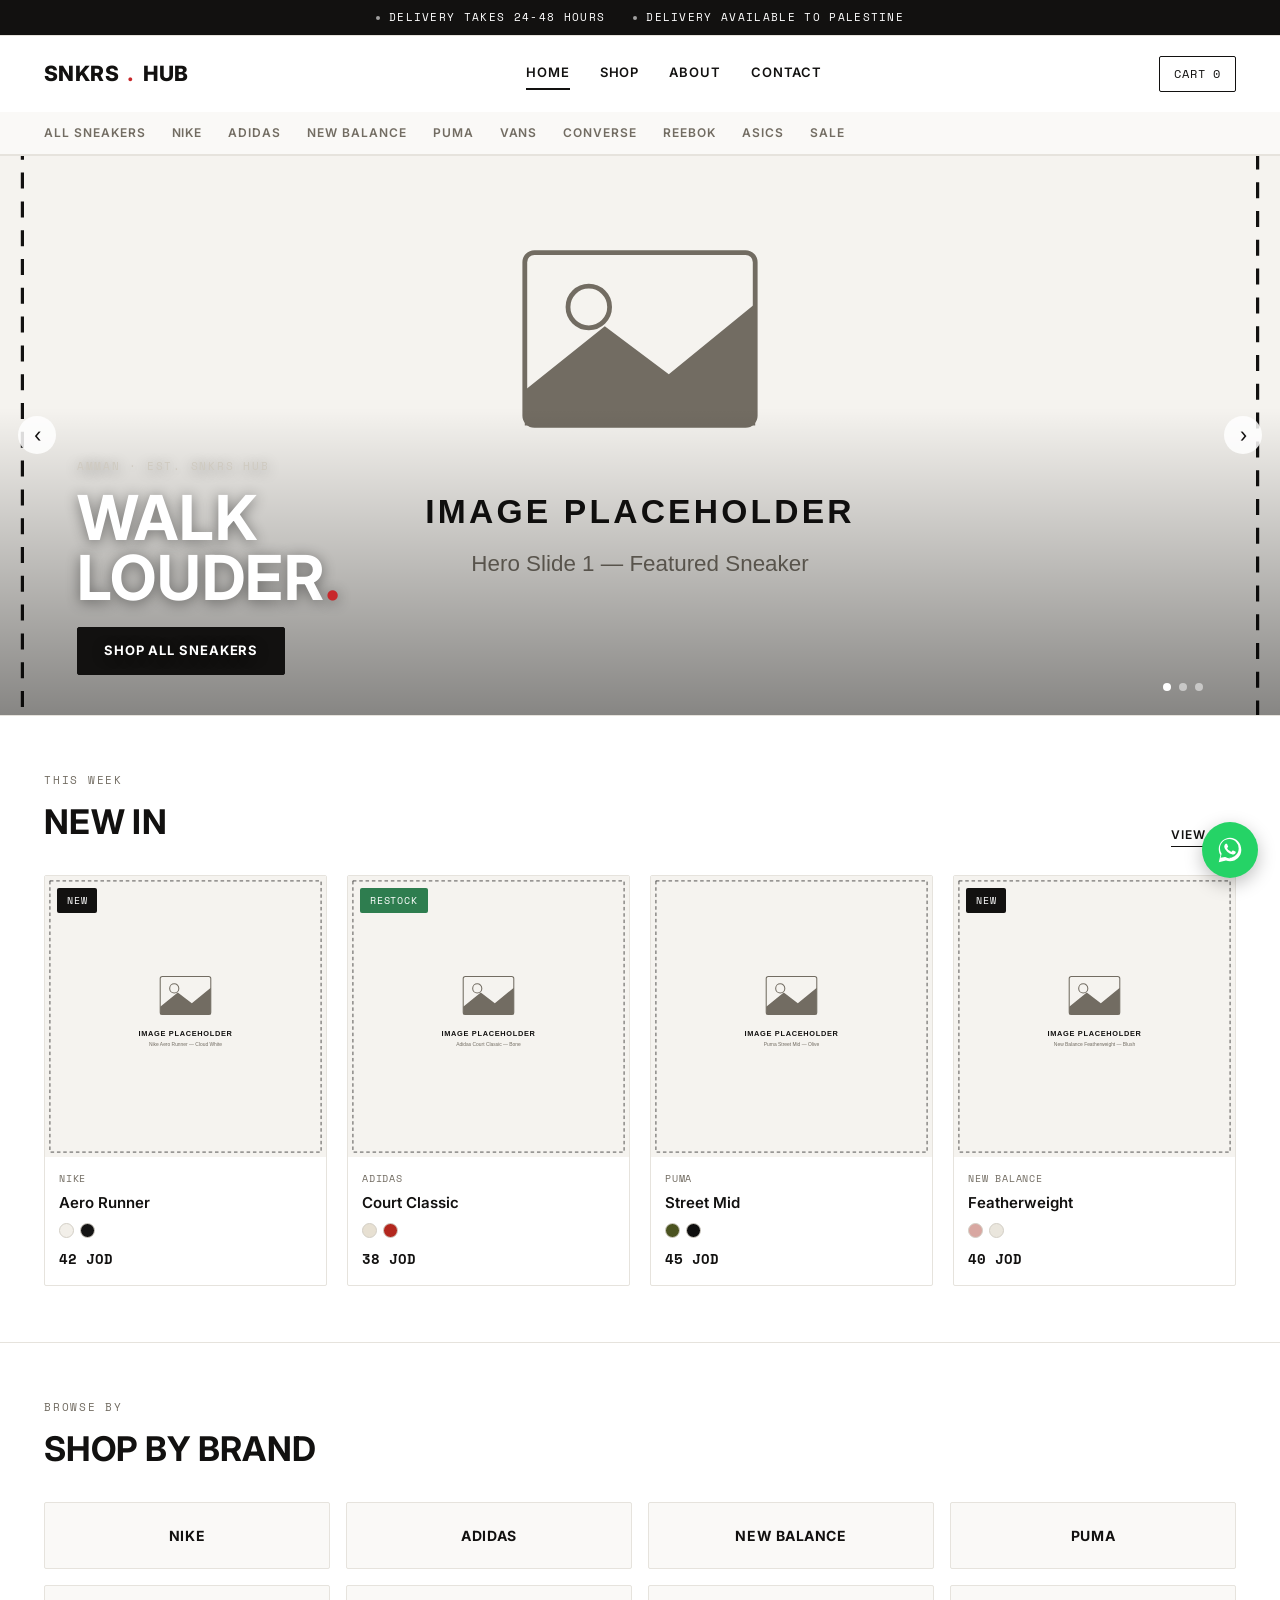
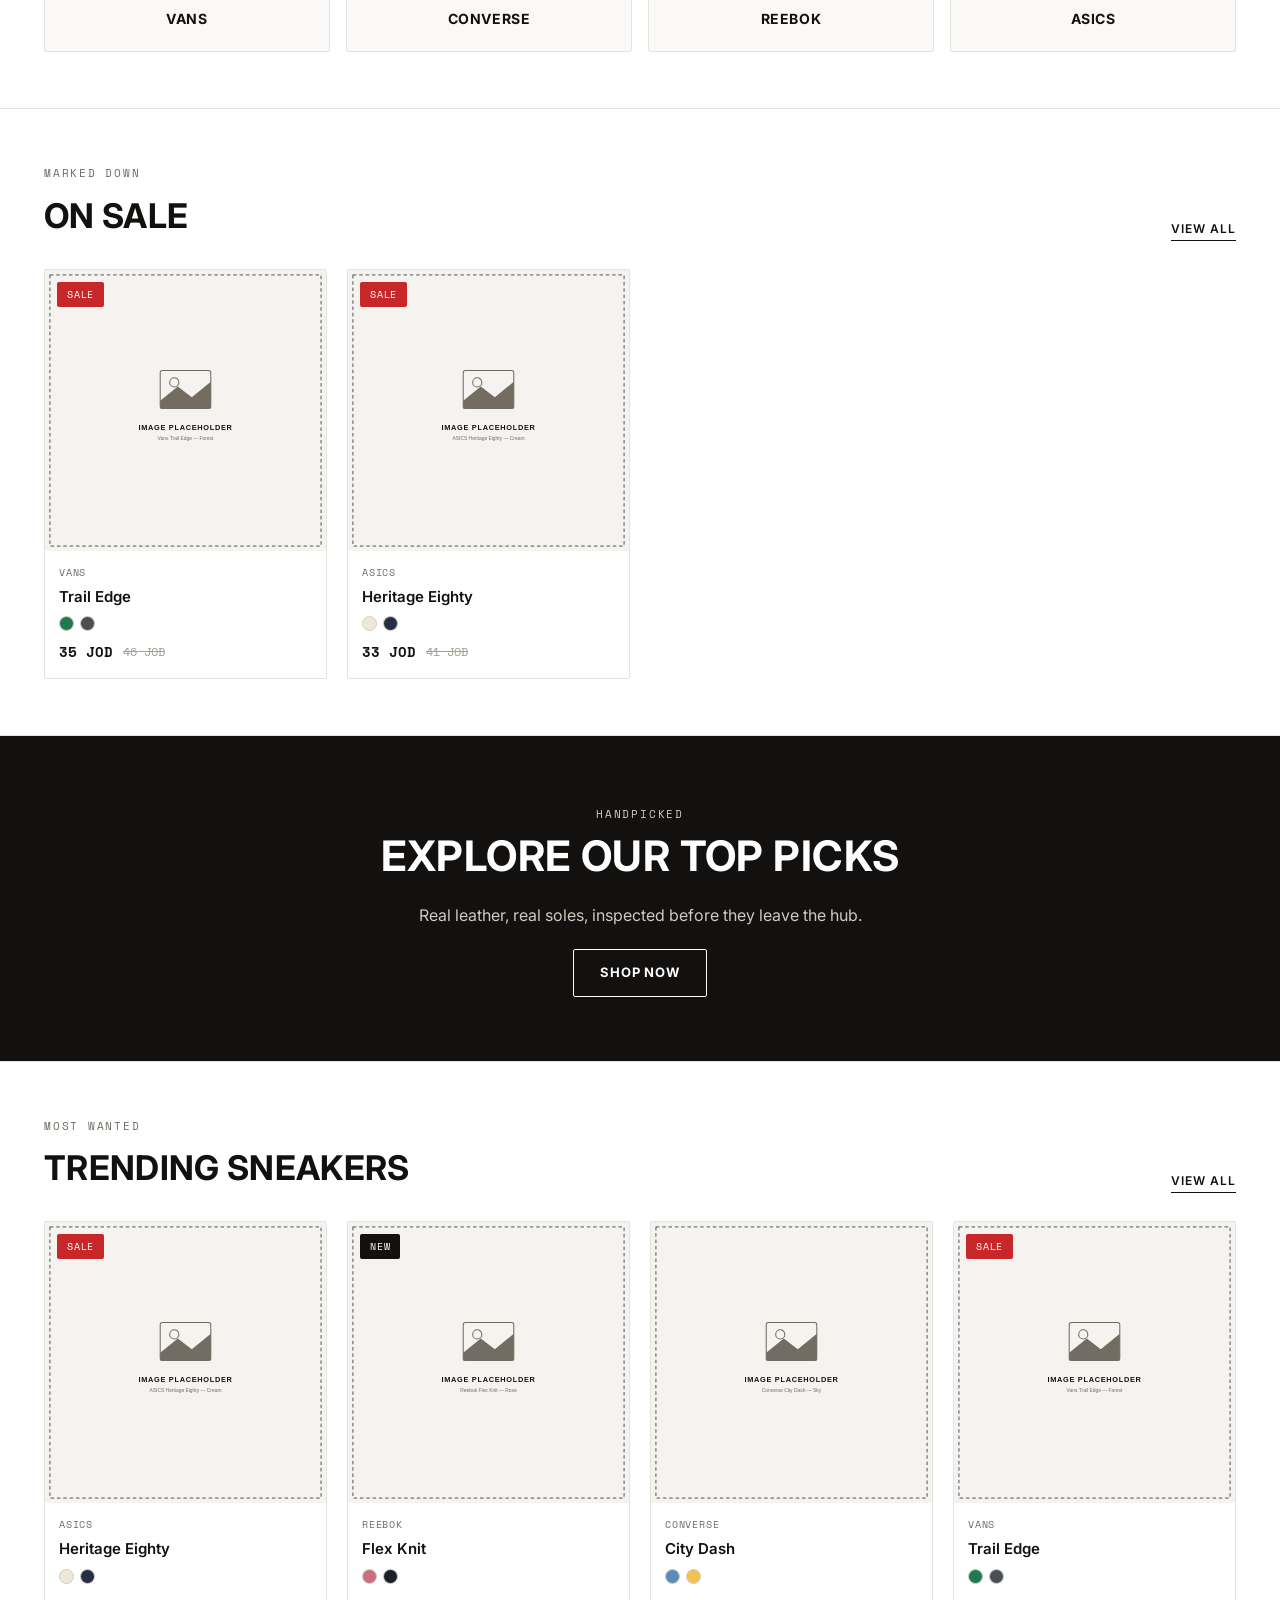
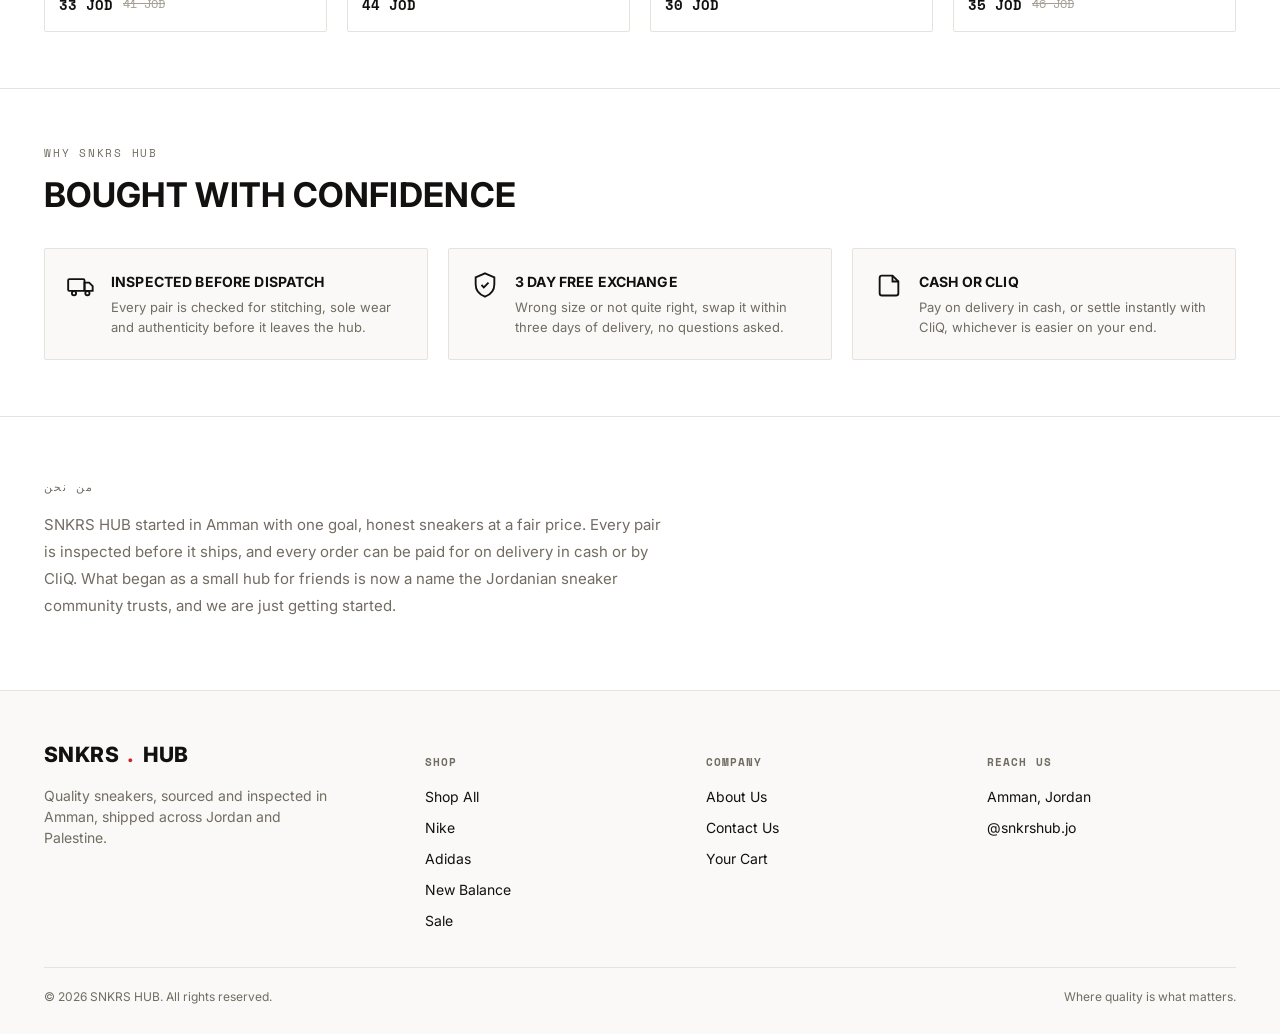
==== commit c811a151: "Update delivery information in index.html" ====
--- a/index.html
+++ b/index.html
@@ -14,9 +14,8 @@
 <header class="site-header">
   <div class="info-bar">
     <div class="info-bar-track">
-      <span>Free Exchange Within 3 Days</span>
-      <span>Cash on Delivery · CliQ Accepted</span>
-      <span>Amman, Jordan · Ships to Palestine</span>
+      <span>Delivery takes 24-48 hours</span>
+      <span>delivery available to palestine</span>
     </div>
   </div>
   <div class="header-bar">
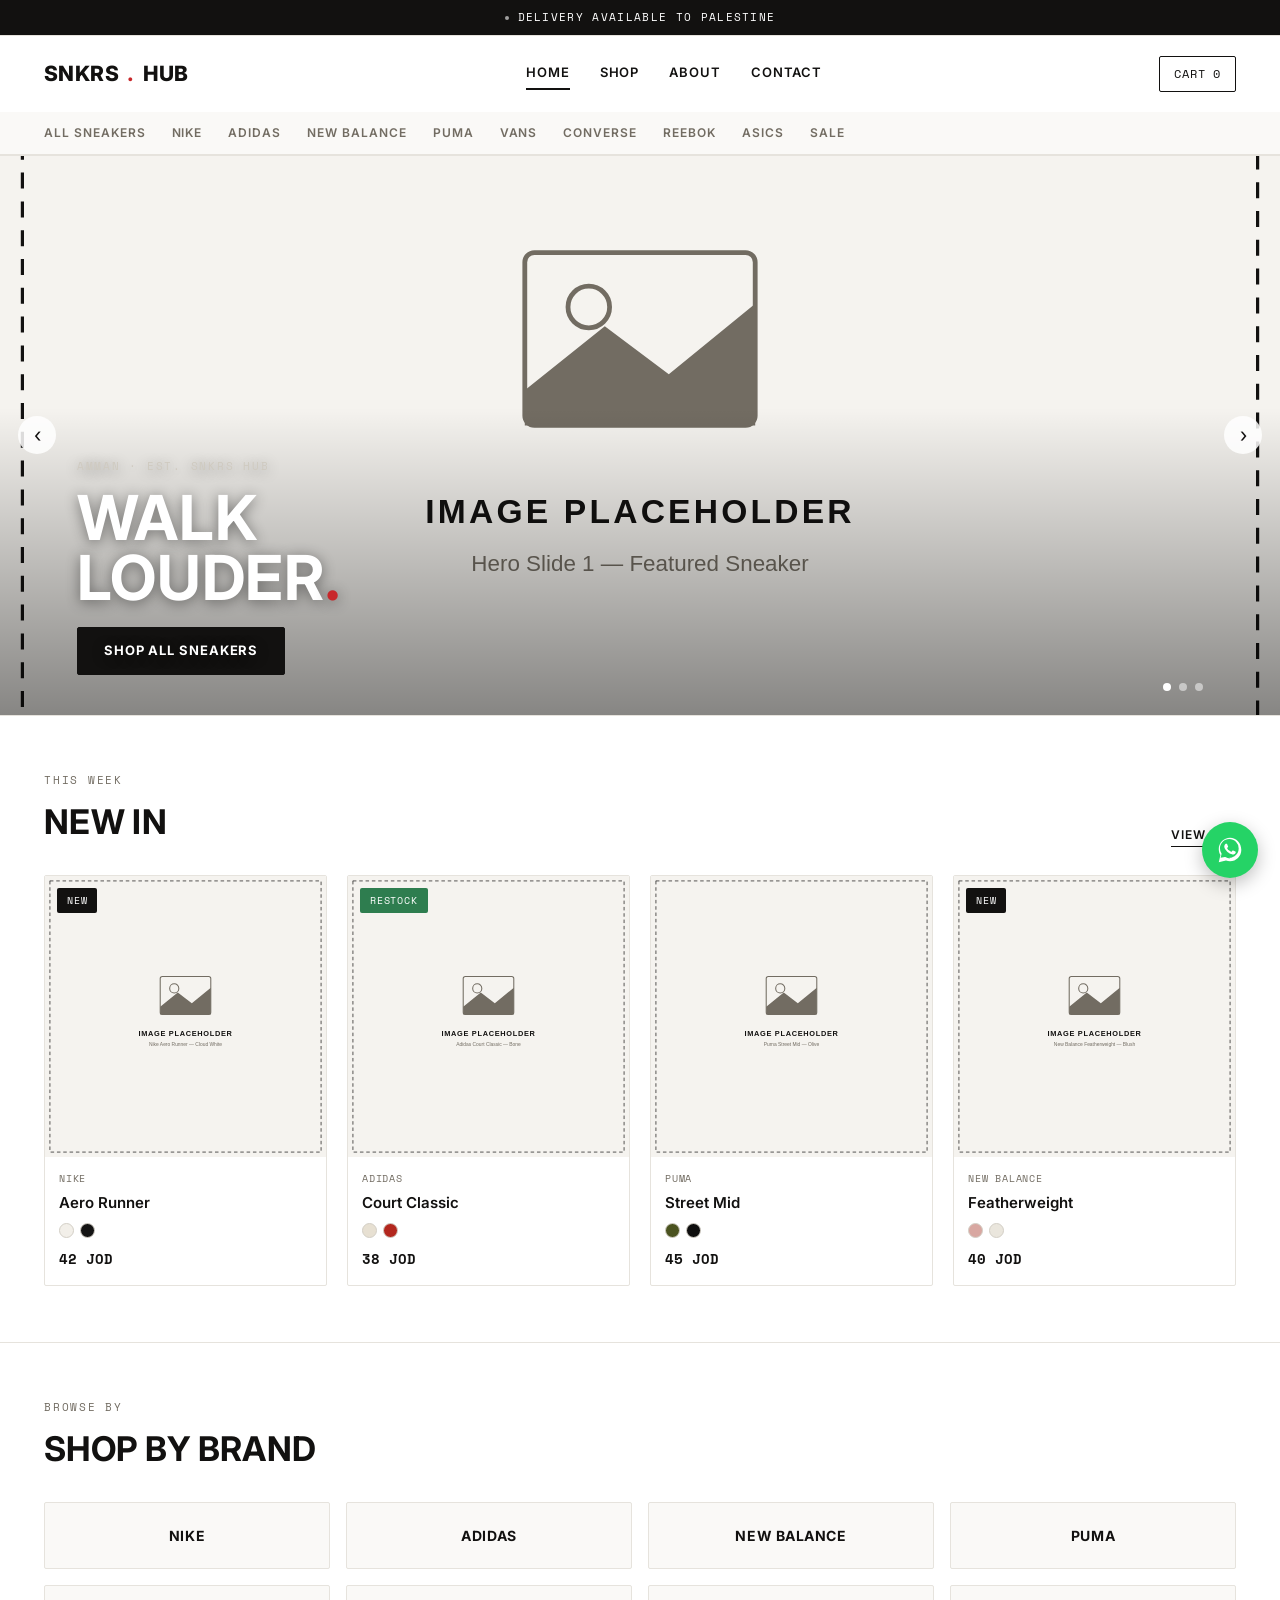
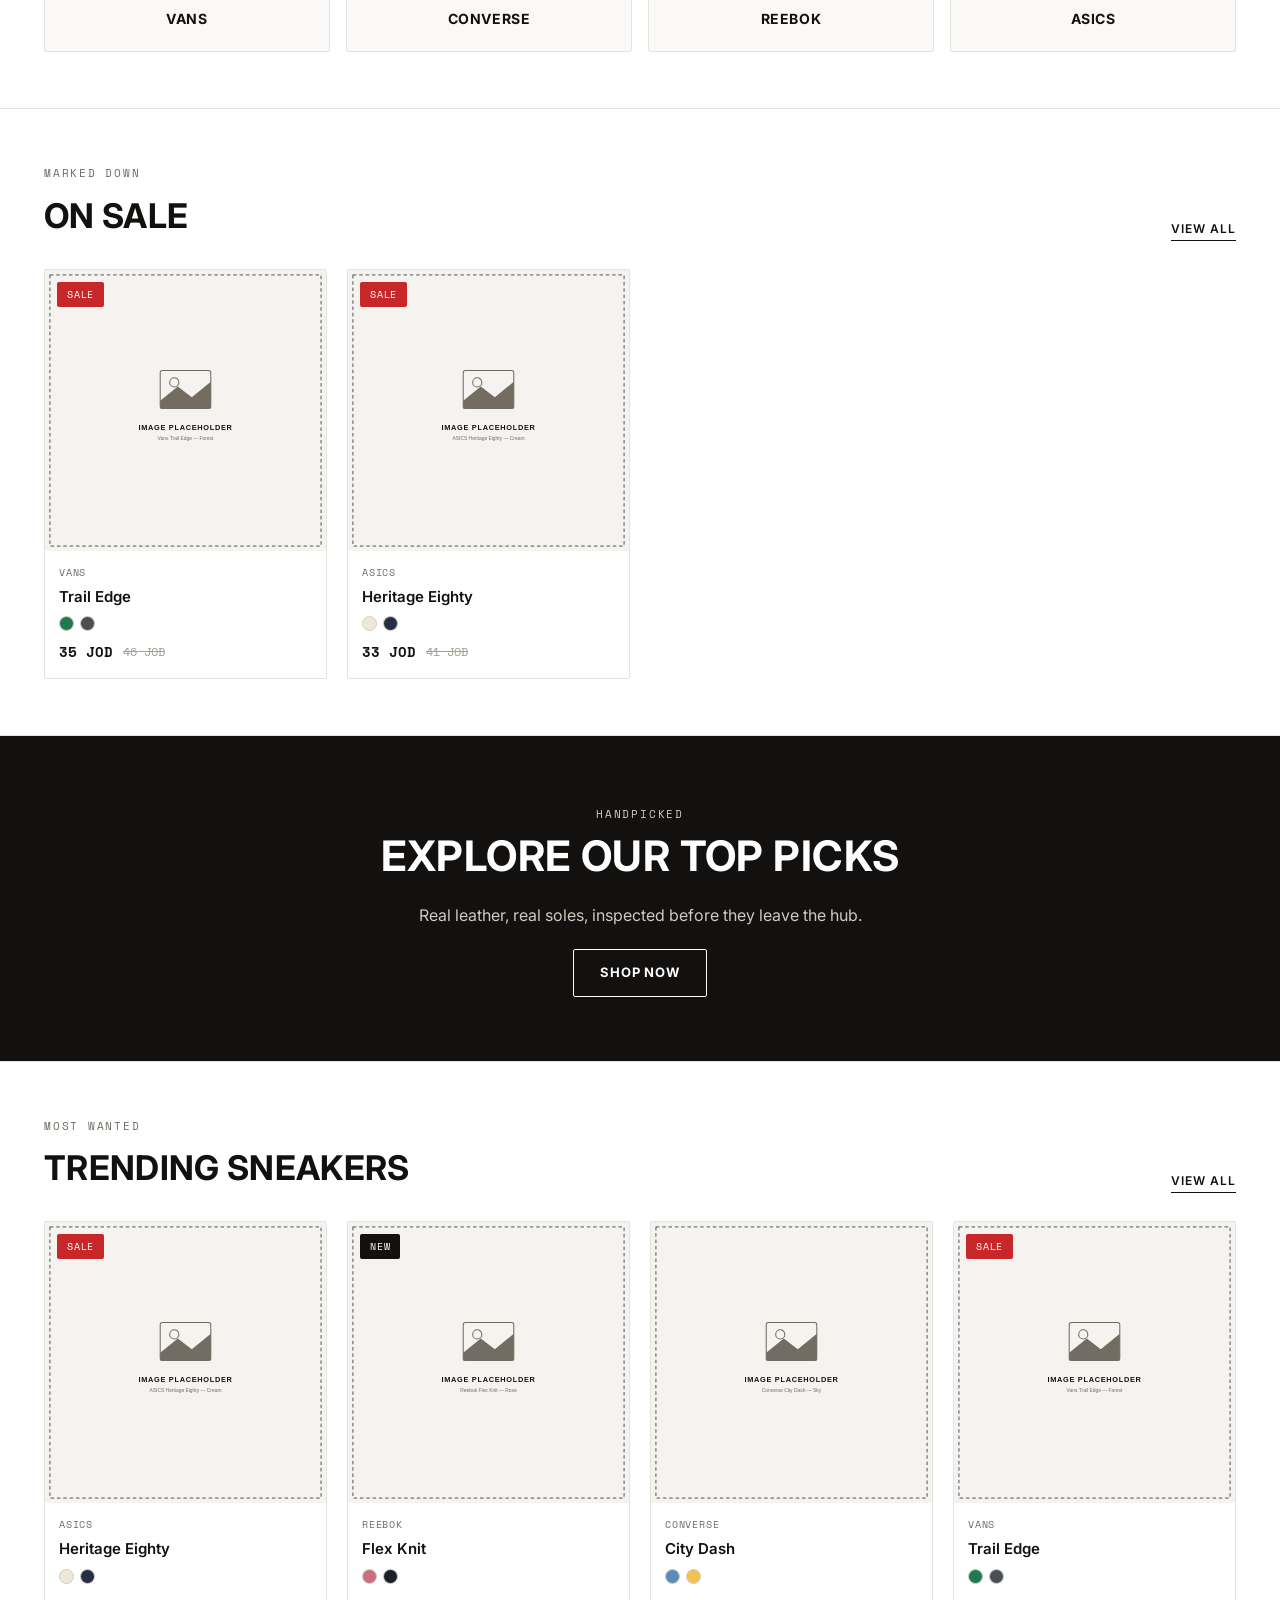
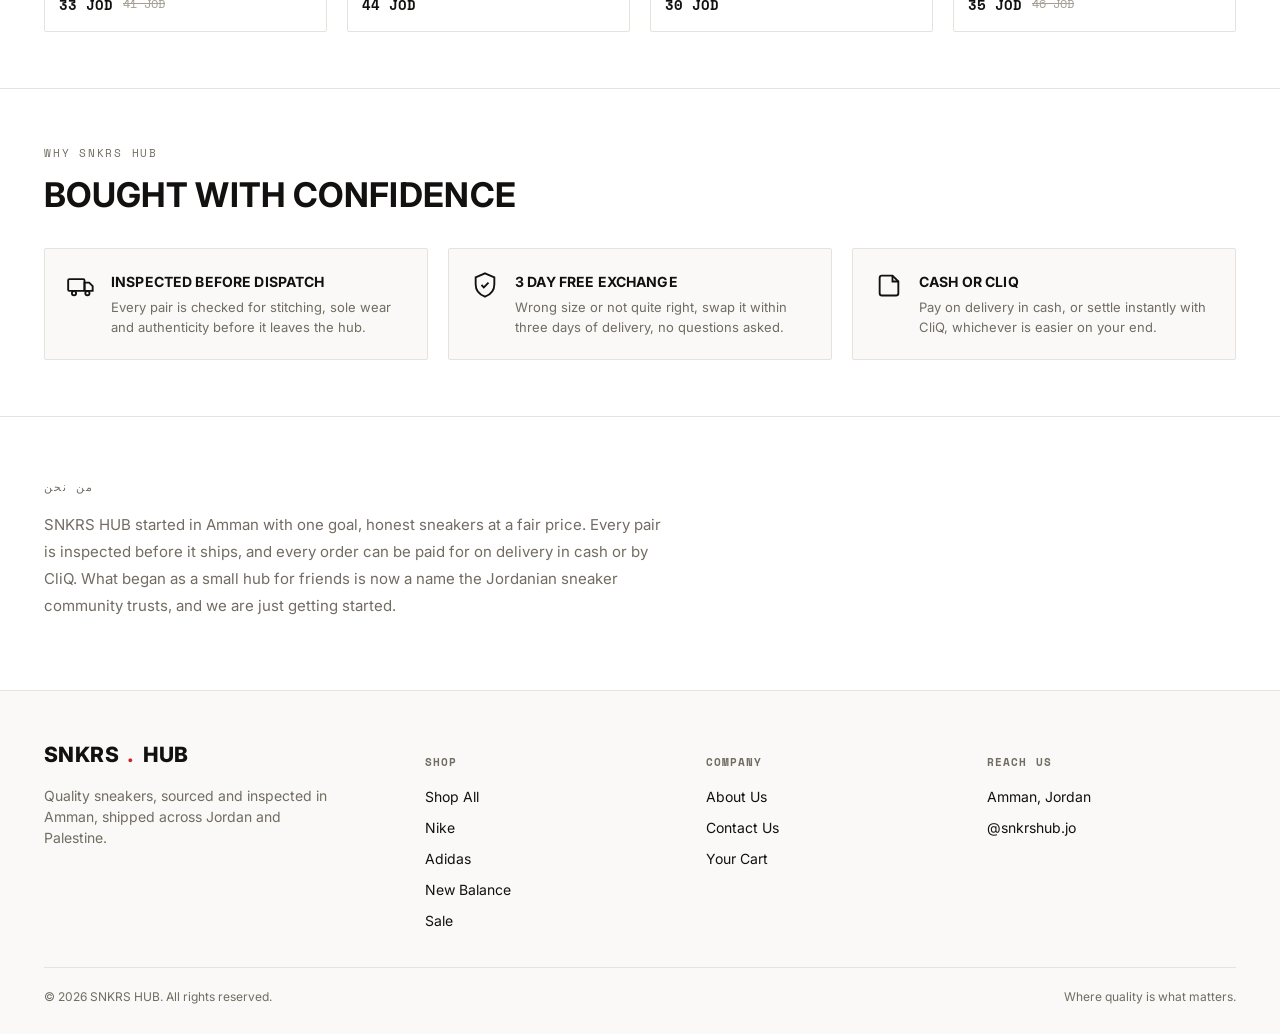
==== commit 9888f167: "Remove delivery time message from header Removed the delivery time message from the header." ====
--- a/index.html
+++ b/index.html
@@ -14,7 +14,6 @@
 <header class="site-header">
   <div class="info-bar">
     <div class="info-bar-track">
-      <span>Delivery takes 24-48 hours</span>
       <span>delivery available to palestine</span>
     </div>
   </div>
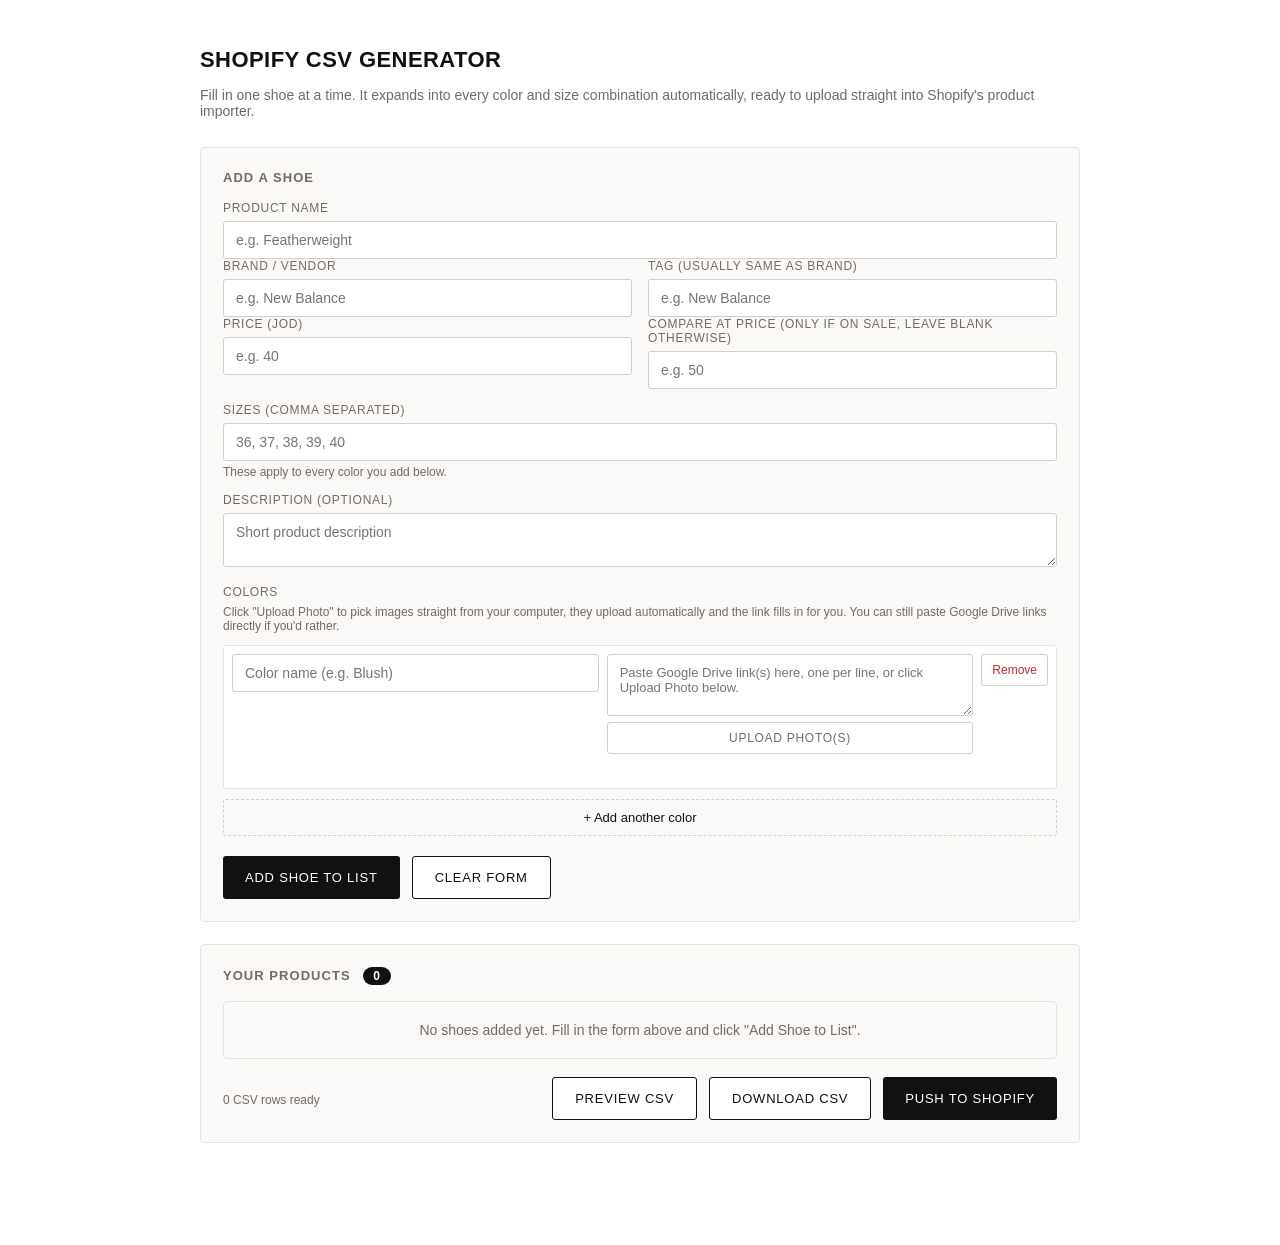
==== commit 5b5dbecf: "Add files via upload" ====
--- a/index.html
+++ b/index.html
@@ -2,293 +2,648 @@
 <html lang="en">
 <head>
 <meta charset="UTF-8">
-<meta name="viewport" content="width=device-width, initial-scale=1.0">
-<title>SNKRS HUB — Authentic Sneakers, Jordan &amp; Palestine</title>
-<meta name="description" content="SNKRS HUB — quality women's sneakers from Nike, Adidas, New Balance and more. Cash on delivery or CliQ. Amman based, shipping across Jordan and Palestine.">
-<link rel="preconnect" href="https://fonts.googleapis.com">
-<link href="https://fonts.googleapis.com/css2?family=Anton&family=Inter:wght@400;500;600;700&family=Space+Mono:wght@400;700&display=swap" rel="stylesheet">
-<link rel="stylesheet" href="css/style.css">
+<title>SNKRS HUB — Shopify CSV Generator</title>
+<style>
+  :root {
+    --black: #121110;
+    --white: #ffffff;
+    --paper: #faf9f7;
+    --line: #e6e3dd;
+    --line-strong: #d3cfc6;
+    --grey: #726c62;
+    --red: #c8272a;
+    --green: #2e7d4f;
+  }
+  * { box-sizing: border-box; }
+  body {
+    margin: 0;
+    font-family: -apple-system, "Inter", sans-serif;
+    background: var(--white);
+    color: var(--black);
+    padding: 32px 20px 80px;
+  }
+  .wrap { max-width: 880px; margin: 0 auto; }
+  h1 {
+    font-size: 22px;
+    text-transform: uppercase;
+    letter-spacing: 0.02em;
+    margin-bottom: 4px;
+  }
+  .sub { color: var(--grey); font-size: 14px; margin-bottom: 28px; }
+  .card {
+    border: 1px solid var(--line);
+    background: var(--paper);
+    border-radius: 4px;
+    padding: 22px;
+    margin-bottom: 22px;
+  }
+  .card h2 {
+    font-size: 13px;
+    text-transform: uppercase;
+    letter-spacing: 0.08em;
+    color: var(--grey);
+    margin: 0 0 16px;
+  }
+  label {
+    display: block;
+    font-size: 12px;
+    text-transform: uppercase;
+    letter-spacing: 0.06em;
+    color: var(--grey);
+    margin-bottom: 6px;
+    margin-top: 14px;
+  }
+  label:first-of-type { margin-top: 0; }
+  input, textarea {
+    width: 100%;
+    border: 1px solid var(--line-strong);
+    border-radius: 3px;
+    padding: 10px 12px;
+    font-size: 14px;
+    font-family: inherit;
+    background: var(--white);
+    color: var(--black);
+  }
+  input:focus, textarea:focus { outline: none; border-color: var(--black); }
+  .hint { font-size: 12px; color: var(--grey); margin-top: 4px; }
+  .row2 { display: grid; grid-template-columns: 1fr 1fr; gap: 16px; }
+  .colors-list, .images-list { display: flex; flex-direction: column; gap: 10px; margin-top: 8px; }
+  .color-row {
+    display: grid;
+    grid-template-columns: 1fr 1fr auto;
+    gap: 8px;
+    align-items: start;
+    background: var(--white);
+    border: 1px solid var(--line);
+    padding: 8px;
+    border-radius: 3px;
+  }
+  .color-row input { margin: 0; }
+  .color-row textarea { margin: 0; font-size: 13px; min-height: 62px; resize: vertical; }
+  .upload-cell { display: flex; flex-direction: column; gap: 6px; }
+  .upload-btn {
+    display: inline-flex;
+    align-items: center;
+    justify-content: center;
+    gap: 6px;
+    border: 1px solid var(--line-strong);
+    background: var(--white);
+    border-radius: 3px;
+    padding: 8px 10px;
+    font-size: 12px;
+    cursor: pointer;
+    text-align: center;
+  }
+  .upload-btn:hover { border-color: var(--black); }
+  .upload-btn input[type="file"] { display: none; }
+  .upload-status { font-size: 11px; color: var(--grey); min-height: 14px; }
+  .upload-status.uploading { color: var(--black); }
+  .upload-status.error { color: var(--red); }
+  .upload-status.done { color: var(--green); }
+  .remove-btn {
+    background: none;
+    border: 1px solid var(--line-strong);
+    color: var(--red);
+    border-radius: 3px;
+    padding: 8px 10px;
+    cursor: pointer;
+    font-size: 12px;
+  }
+  .add-btn {
+    background: none;
+    border: 1px dashed var(--line-strong);
+    color: var(--black);
+    border-radius: 3px;
+    padding: 10px;
+    width: 100%;
+    cursor: pointer;
+    font-size: 13px;
+    margin-top: 10px;
+  }
+  .add-btn:hover { border-color: var(--black); }
+  .btn-row { display: flex; gap: 12px; margin-top: 20px; flex-wrap: wrap; }
+  button.primary {
+    background: var(--black);
+    color: var(--white);
+    border: none;
+    border-radius: 3px;
+    padding: 13px 22px;
+    font-size: 13px;
+    text-transform: uppercase;
+    letter-spacing: 0.06em;
+    cursor: pointer;
+  }
+  button.primary:hover { opacity: 0.85; }
+  button.secondary {
+    background: var(--white);
+    color: var(--black);
+    border: 1px solid var(--black);
+    border-radius: 3px;
+    padding: 13px 22px;
+    font-size: 13px;
+    text-transform: uppercase;
+    letter-spacing: 0.06em;
+    cursor: pointer;
+  }
+  .queue {
+    border: 1px solid var(--line);
+    border-radius: 4px;
+    overflow: hidden;
+  }
+  .queue-item {
+    display: flex;
+    justify-content: space-between;
+    align-items: center;
+    padding: 12px 16px;
+    border-bottom: 1px solid var(--line);
+    font-size: 14px;
+  }
+  .queue-item:last-child { border-bottom: none; }
+  .queue-item .meta { color: var(--grey); font-size: 12px; }
+  .queue-item button {
+    background: none;
+    border: none;
+    color: var(--red);
+    cursor: pointer;
+    font-size: 12px;
+    text-transform: uppercase;
+  }
+  .empty { padding: 20px; color: var(--grey); font-size: 14px; text-align: center; }
+  .count-pill {
+    display: inline-block;
+    background: var(--black);
+    color: var(--white);
+    border-radius: 999px;
+    padding: 2px 10px;
+    font-size: 12px;
+    margin-left: 8px;
+  }
+  .export-bar {
+    display: flex;
+    justify-content: space-between;
+    align-items: center;
+    margin-top: 18px;
+    flex-wrap: wrap;
+    gap: 12px;
+  }
+  .status {
+    font-size: 13px;
+    color: var(--green);
+    margin-top: 10px;
+    display: none;
+  }
+  .status.visible { display: block; }
+  .preview {
+    margin-top: 14px;
+    max-height: 220px;
+    overflow: auto;
+    border: 1px solid var(--line);
+    border-radius: 3px;
+    background: var(--white);
+  }
+  table { border-collapse: collapse; width: 100%; font-size: 12px; }
+  th, td {
+    border: 1px solid var(--line);
+    padding: 6px 8px;
+    text-align: left;
+    white-space: nowrap;
+  }
+  th { background: var(--paper); position: sticky; top: 0; }
+</style>
 </head>
 <body>
-
-<header class="site-header">
-  <div class="info-bar">
-    <div class="info-bar-track">
-      <span>delivery available to palestine</span>
-    </div>
-  </div>
-  <div class="header-bar">
-    <a href="index.html" class="logo">SNKRS<span class="dot">.</span>HUB</a>
-    <nav class="main-nav">
-      <a href="index.html" class="active">Home</a>
-      <a href="shop.html">Shop</a>
-      <a href="about.html">About</a>
-      <a href="contact.html">Contact</a>
-    </nav>
-    <div class="header-actions">
-      <a href="cart.html" class="cart-link">Cart <span data-cart-count>0</span></a>
-      <button class="nav-toggle" aria-label="Toggle menu">☰</button>
-    </div>
-  </div>
-  <div class="brand-strip">
-    <div class="brand-strip-track">
-      <a href="shop.html">All Sneakers</a>
-      <a href="shop.html?brand=nike">Nike</a>
-      <a href="shop.html?brand=adidas">Adidas</a>
-      <a href="shop.html?brand=new-balance">New Balance</a>
-      <a href="shop.html?brand=puma">Puma</a>
-      <a href="shop.html?brand=vans">Vans</a>
-      <a href="shop.html?brand=converse">Converse</a>
-      <a href="shop.html?brand=reebok">Reebok</a>
-      <a href="shop.html?brand=asics">ASICS</a>
-      <a href="shop.html?cat=sale">Sale</a>
-    </div>
-  </div>
-</header>
-
-<main>
-
-  <section class="hero-slider">
-    <div class="hero-slides" id="hero-slides"></div>
-    <div class="hero-slider-dots" id="hero-dots"></div>
-    <button class="hero-arrow prev" id="hero-prev" aria-label="Previous slide">&#8249;</button>
-    <button class="hero-arrow next" id="hero-next" aria-label="Next slide">&#8250;</button>
-    <div class="hero-slider-caption">
-      <span class="eyebrow" style="color:#cfcac0;">Amman · Est. SNKRS HUB</span>
-      <h1>WALK<br>LOUDER<em>.</em></h1>
-      <a href="shop.html" class="btn btn-primary">Shop All Sneakers</a>
-    </div>
-  </section>
-
-  <section class="section">
-    <div class="wrap">
-      <div class="section-head">
-        <div>
-          <span class="eyebrow">This Week</span>
-          <h2>New In</h2>
-        </div>
-        <a href="shop.html" class="section-link">View All</a>
+<div class="wrap">
+  <h1>Shopify CSV Generator</h1>
+  <p class="sub">Fill in one shoe at a time. It expands into every color and size combination automatically, ready to upload straight into Shopify's product importer.</p>
+
+  <div class="card">
+    <h2>Add a Shoe</h2>
+
+    <label>Product Name</label>
+    <input id="title" placeholder="e.g. Featherweight">
+
+    <div class="row2">
+      <div>
+        <label>Brand / Vendor</label>
+        <input id="vendor" placeholder="e.g. New Balance">
       </div>
-      <div class="product-grid" id="featured-grid"></div>
-    </div>
-  </section>
-
-  <section class="section">
-    <div class="wrap">
-      <div class="section-head">
-        <div>
-          <span class="eyebrow">Browse By</span>
-          <h2>Shop By Brand</h2>
-        </div>
-      </div>
-      <div class="brand-grid">
-        <a class="brand-tile" href="shop.html?brand=nike">Nike</a>
-        <a class="brand-tile" href="shop.html?brand=adidas">Adidas</a>
-        <a class="brand-tile" href="shop.html?brand=new-balance">New Balance</a>
-        <a class="brand-tile" href="shop.html?brand=puma">Puma</a>
-        <a class="brand-tile" href="shop.html?brand=vans">Vans</a>
-        <a class="brand-tile" href="shop.html?brand=converse">Converse</a>
-        <a class="brand-tile" href="shop.html?brand=reebok">Reebok</a>
-        <a class="brand-tile" href="shop.html?brand=asics">ASICS</a>
+      <div>
+        <label>Tag (usually same as brand)</label>
+        <input id="tag" placeholder="e.g. New Balance">
       </div>
     </div>
-  </section>
-
-  <section class="section">
-    <div class="wrap">
-      <div class="section-head">
-        <div>
-          <span class="eyebrow">Marked Down</span>
-          <h2>On Sale</h2>
-        </div>
-        <a href="shop.html?cat=sale" class="section-link">View All</a>
+
+    <div class="row2">
+      <div>
+        <label>Price (JOD)</label>
+        <input id="price" type="number" step="0.01" placeholder="e.g. 40">
       </div>
-      <div class="product-grid" id="sale-grid"></div>
-    </div>
-  </section>
-
-  <section class="banner">
-    <div class="wrap">
-      <span class="eyebrow" style="color:#cfcac0;">Handpicked</span>
-      <h2>Explore Our Top Picks</h2>
-      <p>Real leather, real soles, inspected before they leave the hub.</p>
-      <a href="shop.html" class="btn btn-outline">Shop Now</a>
-    </div>
-  </section>
-
-  <section class="section">
-    <div class="wrap">
-      <div class="section-head">
-        <div>
-          <span class="eyebrow">Most Wanted</span>
-          <h2>Trending Sneakers</h2>
-        </div>
-        <a href="shop.html" class="section-link">View All</a>
-      </div>
-      <div class="product-grid" id="trending-grid"></div>
-    </div>
-  </section>
-
-  <section class="section">
-    <div class="wrap">
-      <div class="section-head">
-        <div>
-          <span class="eyebrow">Why SNKRS HUB</span>
-          <h2>Bought With Confidence</h2>
-        </div>
-      </div>
-      <div class="trust-strip">
-        <div class="trust-card">
-          <svg viewBox="0 0 24 24" fill="none" stroke="currentColor" stroke-width="1.6"><rect x="1" y="7" width="14" height="10" rx="1"/><path d="M15 10h4l3 3v4h-7z"/><circle cx="6" cy="19" r="1.8"/><circle cx="17.5" cy="19" r="1.8"/></svg>
-          <div>
-            <h3>Inspected Before Dispatch</h3>
-            <p>Every pair is checked for stitching, sole wear and authenticity before it leaves the hub.</p>
-          </div>
-        </div>
-        <div class="trust-card">
-          <svg viewBox="0 0 24 24" fill="none" stroke="currentColor" stroke-width="1.6"><path d="M12 2l8 3.5v6c0 5-3.4 8.7-8 10.5-4.6-1.8-8-5.5-8-10.5v-6z"/><path d="M9 12l2 2 4-4"/></svg>
-          <div>
-            <h3>3 Day Free Exchange</h3>
-            <p>Wrong size or not quite right, swap it within three days of delivery, no questions asked.</p>
-          </div>
-        </div>
-        <div class="trust-card">
-          <svg viewBox="0 0 24 24" fill="none" stroke="currentColor" stroke-width="1.6"><path d="M4 19V6a2 2 0 012-2h9l5 5v10a2 2 0 01-2 2H6a2 2 0 01-2-2z"/><path d="M15 4v5h5"/></svg>
-          <div>
-            <h3>Cash or CliQ</h3>
-            <p>Pay on delivery in cash, or settle instantly with CliQ, whichever is easier on your end.</p>
-          </div>
-        </div>
+      <div>
+        <label>Compare At Price (only if on sale, leave blank otherwise)</label>
+        <input id="comparePrice" type="number" step="0.01" placeholder="e.g. 50">
       </div>
     </div>
-  </section>
-
-  <section class="section" style="border-bottom:none;">
-    <div class="wrap">
-      <span class="eyebrow">من نحن</span>
-      <p style="max-width:70ch; margin-top:14px; color:var(--grey); line-height:1.8; font-size:15px;">
-        SNKRS HUB started in Amman with one goal, honest sneakers at a fair price. Every pair is inspected before it ships,
-        and every order can be paid for on delivery in cash or by CliQ. What began as a small hub for friends is now a name
-        the Jordanian sneaker community trusts, and we are just getting started.
-      </p>
+
+    <label>Sizes (comma separated)</label>
+    <input id="sizes" placeholder="36, 37, 38, 39, 40">
+    <p class="hint">These apply to every color you add below.</p>
+
+    <label>Description (optional)</label>
+    <textarea id="description" rows="2" placeholder="Short product description"></textarea>
+
+    <label>Colors</label>
+    <p class="hint">Click "Upload Photo" to pick images straight from your computer, they upload automatically and the link fills in for you. You can still paste Google Drive links directly if you'd rather.</p>
+    <div class="colors-list" id="colorsList"></div>
+    <button class="add-btn" onclick="addColorRow()">+ Add another color</button>
+
+    <div class="btn-row">
+      <button class="primary" onclick="addProduct()">Add Shoe to List</button>
+      <button class="secondary" onclick="clearForm()">Clear Form</button>
     </div>
-  </section>
-
-</main>
-
-<footer class="site-footer">
-  <div class="wrap">
-    <div class="footer-grid">
-      <div>
-        <div class="logo" style="margin-bottom:14px;">SNKRS<span class="dot">.</span>HUB</div>
-        <p style="color:var(--grey); font-size:14px; max-width:32ch;">Quality sneakers, sourced and inspected in Amman, shipped across Jordan and Palestine.</p>
-      </div>
-      <div>
-        <h4>Shop</h4>
-        <ul>
-          <li><a href="shop.html">Shop All</a></li>
-          <li><a href="shop.html?brand=nike">Nike</a></li>
-          <li><a href="shop.html?brand=adidas">Adidas</a></li>
-          <li><a href="shop.html?brand=new-balance">New Balance</a></li>
-          <li><a href="shop.html?cat=sale">Sale</a></li>
-        </ul>
-      </div>
-      <div>
-        <h4>Company</h4>
-        <ul>
-          <li><a href="about.html">About Us</a></li>
-          <li><a href="contact.html">Contact Us</a></li>
-          <li><a href="cart.html">Your Cart</a></li>
-        </ul>
-      </div>
-      <div>
-        <h4>Reach Us</h4>
-        <ul>
-          <li>Amman, Jordan</li>
-          <li>@snkrshub.jo</li>
-        </ul>
+    <div class="status" id="addStatus"></div>
+  </div>
+
+  <div class="card">
+    <h2>Your Products <span class="count-pill" id="queueCount">0</span></h2>
+    <div class="queue" id="queue">
+      <div class="empty">No shoes added yet. Fill in the form above and click "Add Shoe to List".</div>
+    </div>
+
+    <div class="export-bar">
+      <span class="hint" id="rowCountText">0 CSV rows ready</span>
+      <div class="btn-row" style="margin-top:0;">
+        <button class="secondary" onclick="previewCSV()">Preview CSV</button>
+        <button class="secondary" onclick="downloadCSV()">Download CSV</button>
+        <button class="primary" onclick="pushToShopify()">Push to Shopify</button>
       </div>
     </div>
-    <div class="footer-bottom">
-      <span>© 2026 SNKRS HUB. All rights reserved.</span>
-      <span>Where quality is what matters.</span>
+    <div class="preview" id="previewBox" style="display:none;"></div>
+    <div class="preview" id="pushLog" style="display:none;"></div>
+  </div>
+</div>
+
+<script>
+// Paste your Google Apps Script Web App URL here after you deploy it
+const SHOPIFY_SYNC_URL = "https://script.google.com/macros/s/AKfycbzcTnwK9T159cug3R9cKje3HyTvEgrSNIjPPcwVA-qD-TXx1mORi1-hU_Jw5_niVhBt/exec";
+
+// Cloudinary account details, used to turn uploaded photos into public URLs
+const CLOUDINARY_CLOUD_NAME = "zc9wvarz";
+const CLOUDINARY_UPLOAD_PRESET = "snkrshub_products";
+
+let products = [];
+let colorRowId = 0;
+
+function uploadToCloudinary(file) {
+  const formData = new FormData();
+  formData.append("file", file);
+  formData.append("upload_preset", CLOUDINARY_UPLOAD_PRESET);
+
+  return fetch(`https://api.cloudinary.com/v1_1/${CLOUDINARY_CLOUD_NAME}/image/upload`, {
+    method: "POST",
+    body: formData
+  }).then(res => {
+    if (!res.ok) throw new Error("Upload failed (" + res.status + ")");
+    return res.json();
+  }).then(data => data.secure_url);
+}
+
+function attachFileUploader(colorRowEl) {
+  const fileInput = colorRowEl.querySelector(".color-file-input");
+  const textarea = colorRowEl.querySelector(".color-image");
+  const statusEl = colorRowEl.querySelector(".upload-status");
+
+  fileInput.addEventListener("change", async () => {
+    const files = Array.from(fileInput.files);
+    if (files.length === 0) return;
+
+    let uploaded = 0;
+    statusEl.className = "upload-status uploading";
+    statusEl.textContent = `Uploading 0 of ${files.length}...`;
+
+    for (const file of files) {
+      try {
+        const url = await uploadToCloudinary(file);
+        const current = textarea.value.trim();
+        textarea.value = current ? current + "\n" + url : url;
+        uploaded++;
+        statusEl.className = "upload-status uploading";
+        statusEl.textContent = `Uploading ${uploaded} of ${files.length}...`;
+      } catch (err) {
+        statusEl.className = "upload-status error";
+        statusEl.textContent = `Upload failed: ${err.message}`;
+        return;
+      }
+    }
+
+    statusEl.className = "upload-status done";
+    statusEl.textContent = `${uploaded} photo(s) uploaded.`;
+    fileInput.value = "";
+  });
+}
+
+function convertDriveLink(text) {
+  const regex = /https?:\/\/drive\.google\.com\/(?:file\/d\/([a-zA-Z0-9_-]+)|open\?id=([a-zA-Z0-9_-]+)|uc\?(?:export=view&)?id=([a-zA-Z0-9_-]+))[^\s]*/g;
+  return text.replace(regex, (match, id1, id2, id3) => {
+    const id = id1 || id2 || id3;
+    return `https://drive.google.com/uc?export=view&id=${id}`;
+  });
+}
+
+function attachDriveConverter(textarea) {
+  textarea.addEventListener("paste", (e) => {
+    e.preventDefault();
+    const pasted = (e.clipboardData || window.clipboardData).getData("text");
+    const converted = convertDriveLink(pasted);
+    const start = textarea.selectionStart;
+    const end = textarea.selectionEnd;
+    const current = textarea.value;
+    textarea.value = current.slice(0, start) + converted + current.slice(end);
+    const newPos = start + converted.length;
+    textarea.selectionStart = textarea.selectionEnd = newPos;
+  });
+}
+
+function addColorRow() {
+  colorRowId++;
+  const div = document.createElement("div");
+  div.className = "color-row";
+  div.dataset.id = colorRowId;
+  div.innerHTML = `
+    <input placeholder="Color name (e.g. Blush)" class="color-name">
+    <div class="upload-cell">
+      <textarea placeholder="Paste Google Drive link(s) here, one per line, or click Upload Photo below." class="color-image"></textarea>
+      <label class="upload-btn">
+        Upload Photo(s)
+        <input type="file" class="color-file-input" accept="image/*" multiple>
+      </label>
+      <div class="upload-status"></div>
     </div>
-  </div>
-</footer>
-
-<script src="js/placeholder.js"></script>
-<script src="js/products.js"></script>
-<script src="js/cart.js"></script>
-<script src="js/main.js"></script>
-<script>
-  const slides = [
-    placeholderImage("Hero Slide 1 — Featured Sneaker", "4:3"),
-    placeholderImage("Hero Slide 2 — New Arrivals", "4:3"),
-    placeholderImage("Hero Slide 3 — On Sale", "4:3")
+    <button class="remove-btn" onclick="this.parentElement.remove()">Remove</button>
+  `;
+  document.getElementById("colorsList").appendChild(div);
+  attachDriveConverter(div.querySelector(".color-image"));
+  attachFileUploader(div);
+}
+addColorRow();
+
+function clearForm() {
+  document.getElementById("title").value = "";
+  document.getElementById("vendor").value = "";
+  document.getElementById("tag").value = "";
+  document.getElementById("price").value = "";
+  document.getElementById("comparePrice").value = "";
+  document.getElementById("sizes").value = "";
+  document.getElementById("description").value = "";
+  document.getElementById("colorsList").innerHTML = "";
+  addColorRow();
+}
+
+function slugify(str) {
+  return str.toLowerCase().trim().replace(/[^a-z0-9]+/g, "-").replace(/(^-|-$)/g, "");
+}
+
+function addProduct() {
+  const title = document.getElementById("title").value.trim();
+  const vendor = document.getElementById("vendor").value.trim();
+  const tag = document.getElementById("tag").value.trim() || vendor;
+  const price = document.getElementById("price").value.trim();
+  const comparePrice = document.getElementById("comparePrice").value.trim();
+  const sizesRaw = document.getElementById("sizes").value.trim();
+  const description = document.getElementById("description").value.trim();
+
+  const statusEl = document.getElementById("addStatus");
+
+  if (!title || !vendor || !price || !sizesRaw) {
+    statusEl.textContent = "Please fill in at least Product Name, Brand, Price, and Sizes.";
+    statusEl.style.color = "var(--red)";
+    statusEl.classList.add("visible");
+    return;
+  }
+
+  const sizes = sizesRaw.split(",").map(s => s.trim()).filter(Boolean);
+  const colorRows = document.querySelectorAll("#colorsList .color-row");
+  const colors = [];
+  colorRows.forEach(row => {
+    const name = row.querySelector(".color-name").value.trim();
+    const imagesRaw = row.querySelector(".color-image").value.trim();
+    const images = imagesRaw.split("\n").map(s => s.trim()).filter(Boolean);
+    if (name) colors.push({ name, images });
+  });
+
+  if (colors.length === 0) {
+    statusEl.textContent = "Add at least one color.";
+    statusEl.style.color = "var(--red)";
+    statusEl.classList.add("visible");
+    return;
+  }
+
+  products.push({
+    handle: slugify(title) + "-" + Date.now().toString().slice(-4),
+    title, vendor, tag, price, comparePrice, description, sizes, colors
+  });
+
+  statusEl.textContent = `"${title}" added with ${colors.length} color(s) and ${sizes.length} size(s), ${colors.length * sizes.length} rows.`;
+  statusEl.style.color = "var(--green)";
+  statusEl.classList.add("visible");
+
+  clearForm();
+  renderQueue();
+}
+
+function removeProduct(index) {
+  products.splice(index, 1);
+  renderQueue();
+}
+
+function renderQueue() {
+  const queueEl = document.getElementById("queue");
+  const countEl = document.getElementById("queueCount");
+  const rowCountEl = document.getElementById("rowCountText");
+
+  countEl.textContent = products.length;
+
+  let totalRows = 0;
+  products.forEach(p => totalRows += p.colors.length * p.sizes.length);
+  rowCountEl.textContent = `${totalRows} CSV rows ready`;
+
+  if (products.length === 0) {
+    queueEl.innerHTML = `<div class="empty">No shoes added yet. Fill in the form above and click "Add Shoe to List".</div>`;
+    return;
+  }
+
+  queueEl.innerHTML = products.map((p, i) => {
+    const photoCount = p.colors.reduce((sum, c) => sum + c.images.length, 0);
+    return `
+    <div class="queue-item">
+      <div>
+        <strong>${p.title}</strong>
+        <div class="meta">${p.vendor} · ${p.colors.length} color(s) · ${p.sizes.length} size(s) · ${photoCount} photo(s) · ${p.price} JOD${p.comparePrice ? " (was " + p.comparePrice + ")" : ""}</div>
+      </div>
+      <button onclick="removeProduct(${i})">Remove</button>
+    </div>
+  `;
+  }).join("");
+}
+
+function buildRows() {
+  const header = [
+    "Handle", "Title", "Body (HTML)", "Vendor", "Tags", "Published",
+    "Option1 Name", "Option1 Value", "Option2 Name", "Option2 Value",
+    "Variant Price", "Variant Compare At Price", "Variant Image",
+    "Image Src", "Status"
   ];
-  const slidesTrack = document.getElementById("hero-slides");
-  const dotsTrack = document.getElementById("hero-dots");
-  slidesTrack.innerHTML = slides
-    .map((src, i) => `<div class="hero-slide"><img src="${src}" alt="Homepage banner slide ${i + 1}"></div>`)
-    .join("");
-  dotsTrack.innerHTML = slides.map((_, i) => `<button data-i="${i}" class="${i === 0 ? "active" : ""}"></button>`).join("");
-
-  let heroIndex = 0;
-  function goToSlide(i) {
-    heroIndex = (i + slides.length) % slides.length;
-    slidesTrack.scrollTo({ left: slidesTrack.clientWidth * heroIndex, behavior: "smooth" });
-    dotsTrack.querySelectorAll("button").forEach((b, bi) => b.classList.toggle("active", bi === heroIndex));
-  }
-  document.getElementById("hero-prev").addEventListener("click", () => goToSlide(heroIndex - 1));
-  document.getElementById("hero-next").addEventListener("click", () => goToSlide(heroIndex + 1));
-  dotsTrack.addEventListener("click", (e) => {
-    const btn = e.target.closest("button");
-    if (btn) goToSlide(Number(btn.dataset.i));
+
+  const rows = [header];
+
+  products.forEach(p => {
+    let firstRowOverall = true;
+    p.colors.forEach(color => {
+      const mainImage = color.images[0] || "";
+      const extraImages = color.images.slice(1);
+      let firstRowForColor = true;
+
+      p.sizes.forEach(size => {
+        rows.push([
+          p.handle,
+          firstRowOverall ? p.title : "",
+          firstRowOverall ? p.description : "",
+          firstRowOverall ? p.vendor : "",
+          firstRowOverall ? p.tag : "",
+          firstRowOverall ? "TRUE" : "",
+          "Color",
+          color.name,
+          "Size",
+          size,
+          p.price,
+          p.comparePrice || "",
+          mainImage,
+          firstRowForColor ? mainImage : "",
+          firstRowOverall ? "active" : ""
+        ]);
+        firstRowOverall = false;
+        firstRowForColor = false;
+      });
+
+      extraImages.forEach(img => {
+        rows.push([
+          p.handle, "", "", "", "", "",
+          "", "", "", "", "", "", "",
+          img, ""
+        ]);
+      });
+    });
   });
-  let heroTimer = setInterval(() => goToSlide(heroIndex + 1), 5000);
-  slidesTrack.addEventListener("mouseenter", () => clearInterval(heroTimer));
-  slidesTrack.addEventListener("mouseleave", () => { heroTimer = setInterval(() => goToSlide(heroIndex + 1), 5000); });
-
-  const grid = document.getElementById("featured-grid");
-  const featured = PRODUCTS.slice(0, 4);
-  grid.innerHTML = featured.map(cardHTML).join("");
-
-  const saleGrid = document.getElementById("sale-grid");
-  const saleItems = PRODUCTS.filter((p) => p.originalPrice).slice(0, 4);
-  saleGrid.innerHTML = (saleItems.length ? saleItems : PRODUCTS.slice(0, 4)).map(cardHTML).join("");
-
-  const trendingGrid = document.getElementById("trending-grid");
-  const trending = PRODUCTS.slice().reverse().slice(0, 4);
-  trendingGrid.innerHTML = trending.map(cardHTML).join("");
-
-  function cardHTML(p) {
-    const badge = p.badge
-      ? `<span class="product-badge ${p.badge.toLowerCase()}">${p.badge}</span>`
-      : "";
-    const priceHTML = p.originalPrice
-      ? `<span class="price">${p.price} JOD</span><span class="price-strike">${p.originalPrice} JOD</span>`
-      : `<span class="price">${p.price} JOD</span>`;
-    const swatches = p.colors
-      .map((c) => `<span class="swatch-dot" style="background:${c.hex}" title="${c.name}"></span>`)
-      .join("");
-    return `
-      <a class="product-card" href="product.html?id=${p.id}">
-        <div class="product-media">
-          <img src="${p.colors[0].images[0]}" alt="${p.name} sneaker, ${p.colors[0].name} colorway" loading="lazy">
-          ${badge}
-        </div>
-        <div class="product-info">
-          <span class="cat">${p.brand}</span>
-          <h3>${p.name}</h3>
-          <div class="swatch-row">${swatches}</div>
-          <div class="price-row">${priceHTML}</div>
-        </div>
-      </a>`;
-  }
+
+  return rows;
+}
+
+function toCSV(rows) {
+  return rows.map(row =>
+    row.map(cell => {
+      const val = String(cell ?? "");
+      if (val.includes(",") || val.includes('"') || val.includes("\n")) {
+        return '"' + val.replace(/"/g, '""') + '"';
+      }
+      return val;
+    }).join(",")
+  ).join("\n");
+}
+
+function previewCSV() {
+  if (products.length === 0) {
+    alert("Add at least one shoe first.");
+    return;
+  }
+  const rows = buildRows();
+  const box = document.getElementById("previewBox");
+  box.style.display = "block";
+  const header = rows[0];
+  const body = rows.slice(1);
+  box.innerHTML = `<table>
+    <thead><tr>${header.map(h => `<th>${h}</th>`).join("")}</tr></thead>
+    <tbody>${body.map(r => `<tr>${r.map(c => `<td>${c || ""}</td>`).join("")}</tr>`).join("")}</tbody>
+  </table>`;
+}
+
+function downloadCSV() {
+  if (products.length === 0) {
+    alert("Add at least one shoe first.");
+    return;
+  }
+  const rows = buildRows();
+  const csv = toCSV(rows);
+  const blob = new Blob([csv], { type: "text/csv;charset=utf-8;" });
+  const url = URL.createObjectURL(blob);
+  const a = document.createElement("a");
+  a.href = url;
+  a.download = "snkrshub-products.csv";
+  document.body.appendChild(a);
+  a.click();
+  document.body.removeChild(a);
+  URL.revokeObjectURL(url);
+}
+
+async function pushToShopify() {
+  if (products.length === 0) {
+    alert("Add at least one shoe first.");
+    return;
+  }
+  if (!SHOPIFY_SYNC_URL || SHOPIFY_SYNC_URL.includes("PASTE_YOUR")) {
+    alert("Set your Apps Script Web App URL in SHOPIFY_SYNC_URL at the top of the script first.");
+    return;
+  }
+
+  const accessCode = prompt("Enter the access code to push products to Shopify:");
+  if (!accessCode) {
+    return;
+  }
+
+  const logBox = document.getElementById("pushLog");
+  logBox.style.display = "block";
+  logBox.innerHTML = "";
+
+  const remaining = [];
+
+  for (const p of products) {
+    const line = document.createElement("div");
+    line.style.padding = "8px 12px";
+    line.style.borderBottom = "1px solid var(--line)";
+    line.style.fontSize = "13px";
+    line.textContent = `Pushing "${p.title}"...`;
+    logBox.appendChild(line);
+
+    try {
+      const res = await fetch(SHOPIFY_SYNC_URL, {
+        method: "POST",
+        headers: { "Content-Type": "text/plain;charset=utf-8" },
+        body: JSON.stringify({ ...p, accessCode })
+      });
+      const result = await res.json();
+
+      if (result.success) {
+        line.textContent = `"${p.title}" created in Shopify.`;
+        line.style.color = "var(--green)";
+      } else if (result.error === "UNAUTHORIZED") {
+        line.textContent = `"${p.title}" failed: wrong access code.`;
+        line.style.color = "var(--red)";
+        remaining.push(p);
+      } else {
+        line.textContent = `"${p.title}" failed: ${result.error}`;
+        line.style.color = "var(--red)";
+        remaining.push(p);
+      }
+    } catch (err) {
+      line.textContent = `"${p.title}" failed: ${err.message}`;
+      line.style.color = "var(--red)";
+      remaining.push(p);
+    }
+  }
+
+  products = remaining;
+  renderQueue();
+}
+
+renderQueue();
 </script>
-
-<a href="https://wa.me/962790000000?text=Hi%20SNKRS%20HUB%2C%20I%20have%20a%20question" class="whatsapp-float" target="_blank" rel="noopener" aria-label="Chat with us on WhatsApp">
-  <svg viewBox="0 0 32 32" fill="currentColor" width="30" height="30"><path d="M16.02 3C9.4 3 4 8.4 4 15.02c0 2.35.66 4.55 1.8 6.43L4 29l7.73-1.75a12 12 0 0 0 4.29.79h.01c6.62 0 12.02-5.4 12.02-12.02C28.05 8.4 22.65 3 16.02 3zm0 21.94h-.01a9.9 9.9 0 0 1-5.05-1.38l-.36-.21-4.59 1.04 1.05-4.47-.24-.37a9.9 9.9 0 0 1-1.53-5.29c0-5.5 4.48-9.98 9.98-9.98 2.67 0 5.17 1.04 7.06 2.93a9.9 9.9 0 0 1 2.92 7.06c0 5.5-4.48 9.98-9.98 9.98zm5.48-7.48c-.3-.15-1.77-.87-2.05-.97-.28-.1-.48-.15-.68.15-.2.3-.78.97-.96 1.17-.18.2-.35.22-.65.07-.3-.15-1.27-.47-2.42-1.5-.9-.8-1.5-1.79-1.68-2.09-.18-.3-.02-.46.13-.61.14-.14.3-.35.45-.53.15-.18.2-.3.3-.5.1-.2.05-.38-.02-.53-.07-.15-.68-1.63-.93-2.24-.24-.58-.49-.5-.68-.51h-.58c-.2 0-.53.07-.8.38-.28.3-1.05 1.02-1.05 2.5s1.08 2.9 1.23 3.1c.15.2 2.13 3.25 5.16 4.56.72.31 1.28.5 1.72.64.72.23 1.38.2 1.9.12.58-.09 1.77-.72 2.02-1.42.25-.7.25-1.3.18-1.42-.07-.12-.27-.2-.57-.35z"/></svg>
-</a>
 </body>
 </html>
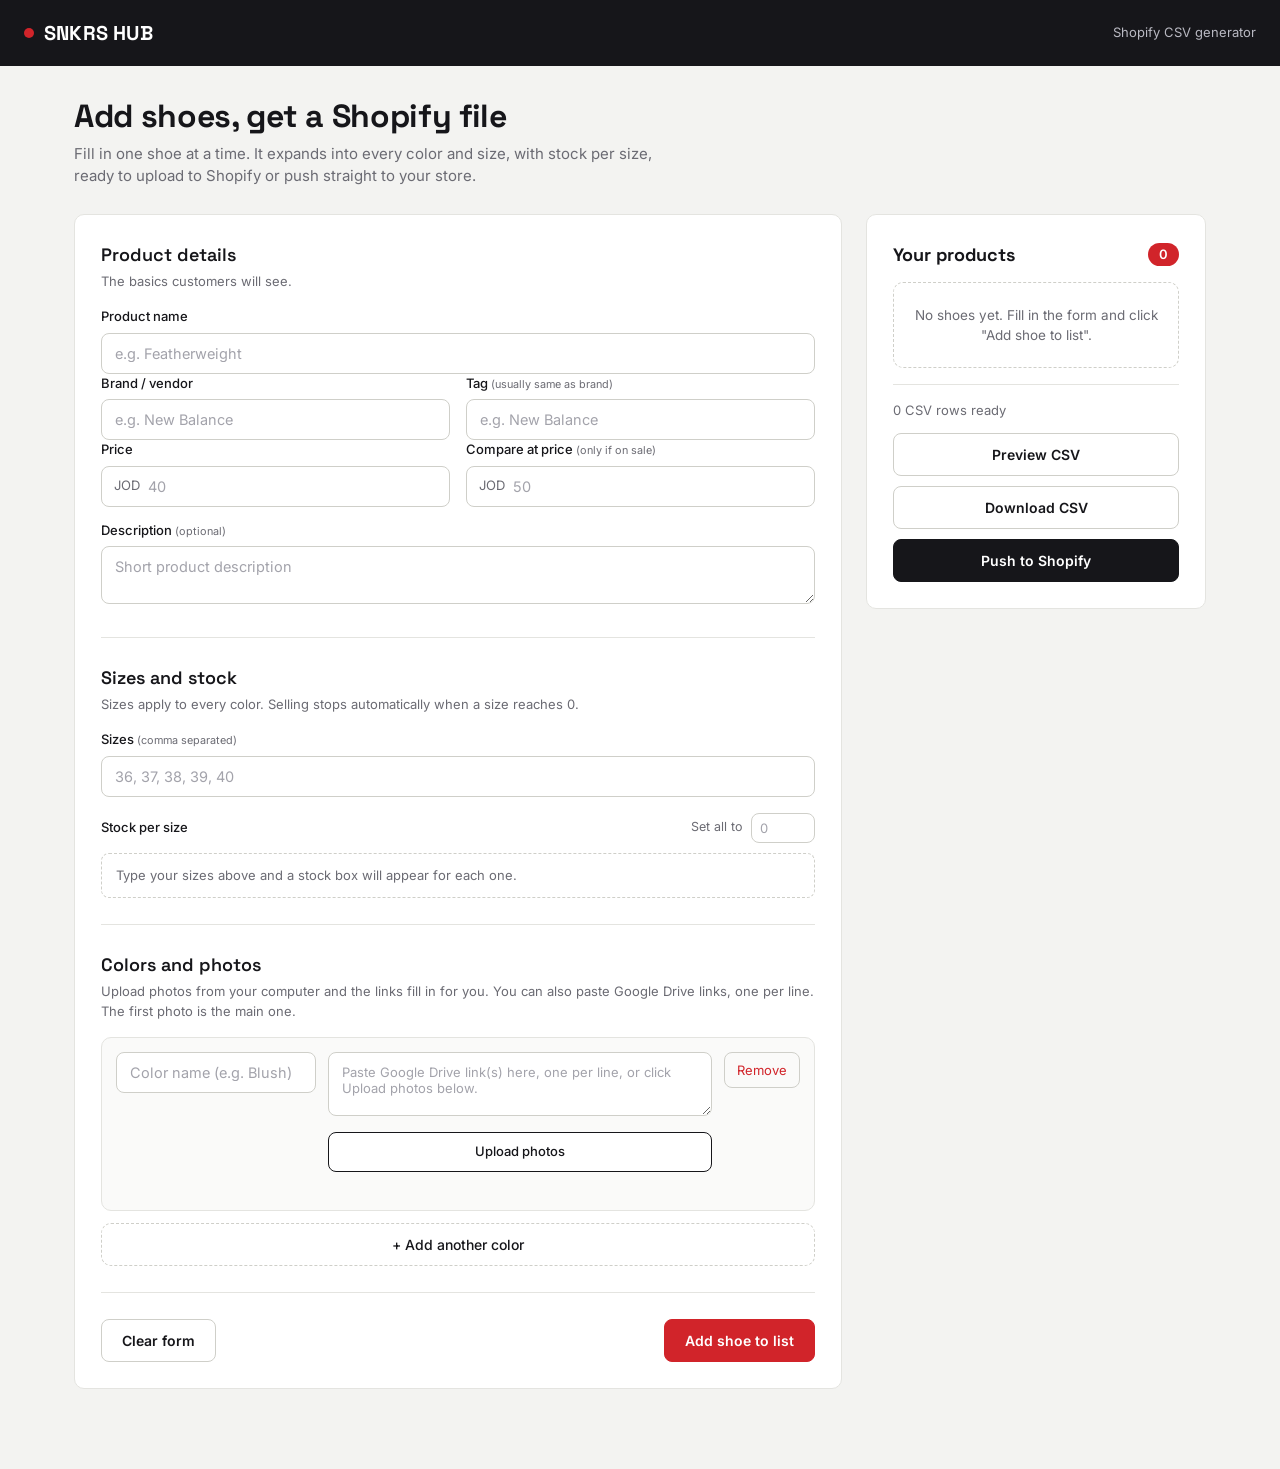
==== commit 35facf9d: "Update index.html" ====
--- a/index.html
+++ b/index.html
@@ -2,288 +2,416 @@
 <html lang="en">
 <head>
 <meta charset="UTF-8">
-<title>SNKRS HUB — Shopify CSV Generator</title>
+<meta name="viewport" content="width=device-width, initial-scale=1">
+<title>SNKRS HUB | Shopify CSV Generator</title>
+<link rel="preconnect" href="https://fonts.googleapis.com">
+<link rel="preconnect" href="https://fonts.gstatic.com" crossorigin>
+<link href="https://fonts.googleapis.com/css2?family=Inter:wght@400;500;600&family=Space+Grotesk:wght@500;600;700&display=swap" rel="stylesheet">
 <style>
   :root {
-    --black: #121110;
+    --ink: #16161a;
     --white: #ffffff;
-    --paper: #faf9f7;
-    --line: #e6e3dd;
-    --line-strong: #d3cfc6;
-    --grey: #726c62;
-    --red: #c8272a;
-    --green: #2e7d4f;
+    --bg: #f3f3f1;
+    --panel: #ffffff;
+    --line: #e4e4e0;
+    --line-strong: #cfcfc9;
+    --muted: #6b6b73;
+    --red: #d1242a;
+    --red-dark: #b01c21;
+    --green: #1f7a4a;
+    --green-bg: #e8f5ee;
+    --red-bg: #fdeceb;
+    --radius: 10px;
   }
   * { box-sizing: border-box; }
+  html { scroll-behavior: smooth; }
   body {
     margin: 0;
-    font-family: -apple-system, "Inter", sans-serif;
-    background: var(--white);
-    color: var(--black);
-    padding: 32px 20px 80px;
-  }
-  .wrap { max-width: 880px; margin: 0 auto; }
-  h1 {
-    font-size: 22px;
-    text-transform: uppercase;
-    letter-spacing: 0.02em;
-    margin-bottom: 4px;
-  }
-  .sub { color: var(--grey); font-size: 14px; margin-bottom: 28px; }
-  .card {
+    font-family: "Inter", -apple-system, "Segoe UI", sans-serif;
+    background: var(--bg);
+    color: var(--ink);
+    font-size: 15px;
+    line-height: 1.5;
+    -webkit-font-smoothing: antialiased;
+  }
+
+  /* Top bar */
+  .topbar {
+    background: var(--ink);
+    color: var(--white);
+    padding: 18px 24px;
+    display: flex;
+    align-items: center;
+    justify-content: space-between;
+    gap: 16px;
+  }
+  .brand {
+    font-family: "Space Grotesk", "Inter", sans-serif;
+    font-weight: 700;
+    font-size: 20px;
+    letter-spacing: 0.01em;
+    display: flex;
+    align-items: center;
+    gap: 10px;
+  }
+  .brand .dot { width: 10px; height: 10px; background: var(--red); border-radius: 50%; display: inline-block; }
+  .topbar .tool { font-size: 13px; color: #b9b9c2; }
+
+  .page { max-width: 1180px; margin: 0 auto; padding: 32px 24px 80px; }
+  .intro { margin-bottom: 26px; }
+  .intro h1 {
+    font-family: "Space Grotesk", "Inter", sans-serif;
+    font-size: 32px;
+    line-height: 1.15;
+    letter-spacing: -0.01em;
+    margin: 0 0 8px;
+  }
+  .intro p { margin: 0; color: var(--muted); max-width: 620px; }
+
+  .layout {
+    display: grid;
+    grid-template-columns: minmax(0, 1fr) 340px;
+    gap: 24px;
+    align-items: start;
+  }
+
+  .panel {
+    background: var(--panel);
     border: 1px solid var(--line);
-    background: var(--paper);
-    border-radius: 4px;
-    padding: 22px;
-    margin-bottom: 22px;
-  }
-  .card h2 {
+    border-radius: var(--radius);
+    padding: 26px;
+  }
+  .side { position: sticky; top: 20px; }
+
+  .section { padding-bottom: 26px; margin-bottom: 26px; border-bottom: 1px solid var(--line); }
+  .section:last-of-type { border-bottom: none; margin-bottom: 0; padding-bottom: 0; }
+  .section-title {
+    font-family: "Space Grotesk", "Inter", sans-serif;
+    font-size: 18px;
+    font-weight: 600;
+    margin: 0 0 4px;
+  }
+  .section-note { color: var(--muted); font-size: 13px; margin: 0 0 16px; }
+
+  label.field-label {
+    display: block;
     font-size: 13px;
-    text-transform: uppercase;
-    letter-spacing: 0.08em;
-    color: var(--grey);
-    margin: 0 0 16px;
-  }
-  label {
-    display: block;
-    font-size: 12px;
-    text-transform: uppercase;
-    letter-spacing: 0.06em;
-    color: var(--grey);
-    margin-bottom: 6px;
-    margin-top: 14px;
-  }
-  label:first-of-type { margin-top: 0; }
+    font-weight: 500;
+    color: var(--ink);
+    margin: 14px 0 6px;
+  }
+  label.field-label:first-of-type { margin-top: 0; }
+  label.field-label small { font-weight: 400; color: var(--muted); }
+
   input, textarea {
     width: 100%;
     border: 1px solid var(--line-strong);
-    border-radius: 3px;
-    padding: 10px 12px;
-    font-size: 14px;
+    border-radius: 8px;
+    padding: 11px 13px;
+    font-size: 14.5px;
     font-family: inherit;
     background: var(--white);
-    color: var(--black);
-  }
-  input:focus, textarea:focus { outline: none; border-color: var(--black); }
-  .hint { font-size: 12px; color: var(--grey); margin-top: 4px; }
+    color: var(--ink);
+    transition: border-color .15s, box-shadow .15s;
+  }
+  input::placeholder, textarea::placeholder { color: #a3a3ab; }
+  input:focus, textarea:focus {
+    outline: none;
+    border-color: var(--ink);
+    box-shadow: 0 0 0 3px rgba(22,22,26,0.08);
+  }
+  textarea { resize: vertical; }
   .row2 { display: grid; grid-template-columns: 1fr 1fr; gap: 16px; }
-  .colors-list, .images-list { display: flex; flex-direction: column; gap: 10px; margin-top: 8px; }
+  .row2 > div { min-width: 0; }
+  .hint { font-size: 12.5px; color: var(--muted); margin: 6px 0 0; }
+
+  /* Price input with currency */
+  .money { position: relative; }
+  .money span {
+    position: absolute; left: 13px; top: 50%; transform: translateY(-50%);
+    font-size: 13px; color: var(--muted); pointer-events: none;
+  }
+  .money input { padding-left: 46px; }
+
+  /* Size stock */
+  .qty-head {
+    display: flex; align-items: center; justify-content: space-between;
+    margin-top: 16px; gap: 12px; flex-wrap: wrap;
+  }
+  .qty-head .title { font-size: 13px; font-weight: 500; }
+  .fill-all { display: flex; align-items: center; gap: 8px; font-size: 12.5px; color: var(--muted); }
+  .fill-all input { width: 64px; padding: 6px 8px; font-size: 13px; }
+  .qty-grid { display: flex; flex-wrap: wrap; gap: 10px; margin-top: 10px; }
+  .qty-grid:empty::before {
+    content: "Type your sizes above and a stock box will appear for each one.";
+    font-size: 13px; color: var(--muted);
+    border: 1px dashed var(--line-strong);
+    border-radius: 8px; padding: 12px 14px; width: 100%;
+  }
+  .qty-item {
+    width: 84px;
+    border: 1px solid var(--line-strong);
+    border-radius: 8px;
+    background: var(--white);
+    overflow: hidden;
+  }
+  .qty-item .size {
+    display: block; text-align: center;
+    font-family: "Space Grotesk", "Inter", sans-serif;
+    font-weight: 600; font-size: 14px;
+    background: var(--ink); color: var(--white);
+    padding: 5px 0;
+  }
+  .qty-item input {
+    border: none; border-radius: 0; text-align: center;
+    padding: 9px 4px; font-size: 15px; font-weight: 500;
+  }
+  .qty-item input:focus { box-shadow: inset 0 0 0 2px var(--ink); }
+
+  /* Colors */
+  .colors-list { display: flex; flex-direction: column; gap: 12px; }
   .color-row {
     display: grid;
-    grid-template-columns: 1fr 1fr auto;
-    gap: 8px;
+    grid-template-columns: 200px 1fr auto;
+    gap: 12px;
     align-items: start;
+    background: #fafaf9;
+    border: 1px solid var(--line);
+    padding: 14px;
+    border-radius: 10px;
+  }
+  .color-row input, .color-row textarea { margin: 0; }
+  .color-row textarea { font-size: 13px; min-height: 64px; }
+  .upload-cell { display: flex; flex-direction: column; gap: 8px; min-width: 0; }
+  .upload-btn {
+    display: inline-flex; align-items: center; justify-content: center; gap: 8px;
+    border: 1px solid var(--ink);
     background: var(--white);
-    border: 1px solid var(--line);
-    padding: 8px;
-    border-radius: 3px;
-  }
-  .color-row input { margin: 0; }
-  .color-row textarea { margin: 0; font-size: 13px; min-height: 62px; resize: vertical; }
-  .upload-cell { display: flex; flex-direction: column; gap: 6px; }
-  .upload-btn {
-    display: inline-flex;
-    align-items: center;
-    justify-content: center;
-    gap: 6px;
-    border: 1px solid var(--line-strong);
-    background: var(--white);
-    border-radius: 3px;
-    padding: 8px 10px;
-    font-size: 12px;
+    border-radius: 8px;
+    padding: 9px 12px;
+    font-size: 13px; font-weight: 500;
     cursor: pointer;
-    text-align: center;
-  }
-  .upload-btn:hover { border-color: var(--black); }
+    transition: background .15s, color .15s;
+  }
+  .upload-btn:hover { background: var(--ink); color: var(--white); }
   .upload-btn input[type="file"] { display: none; }
-  .upload-status { font-size: 11px; color: var(--grey); min-height: 14px; }
-  .upload-status.uploading { color: var(--black); }
+  .upload-status { font-size: 12px; color: var(--muted); min-height: 16px; }
+  .upload-status.uploading { color: var(--ink); }
   .upload-status.error { color: var(--red); }
   .upload-status.done { color: var(--green); }
+  .thumbs { display: flex; flex-wrap: wrap; gap: 6px; }
+  .thumbs img { width: 44px; height: 44px; object-fit: cover; border-radius: 6px; border: 1px solid var(--line); }
   .remove-btn {
-    background: none;
-    border: 1px solid var(--line-strong);
-    color: var(--red);
-    border-radius: 3px;
-    padding: 8px 10px;
-    cursor: pointer;
-    font-size: 12px;
-  }
+    background: none; border: 1px solid var(--line-strong); color: var(--red);
+    border-radius: 8px; padding: 9px 12px; cursor: pointer; font-size: 13px;
+    font-family: inherit;
+  }
+  .remove-btn:hover { background: var(--red-bg); border-color: var(--red); }
   .add-btn {
-    background: none;
-    border: 1px dashed var(--line-strong);
-    color: var(--black);
-    border-radius: 3px;
-    padding: 10px;
-    width: 100%;
-    cursor: pointer;
-    font-size: 13px;
-    margin-top: 10px;
-  }
-  .add-btn:hover { border-color: var(--black); }
-  .btn-row { display: flex; gap: 12px; margin-top: 20px; flex-wrap: wrap; }
-  button.primary {
-    background: var(--black);
-    color: var(--white);
-    border: none;
-    border-radius: 3px;
-    padding: 13px 22px;
-    font-size: 13px;
-    text-transform: uppercase;
-    letter-spacing: 0.06em;
-    cursor: pointer;
-  }
-  button.primary:hover { opacity: 0.85; }
-  button.secondary {
-    background: var(--white);
-    color: var(--black);
-    border: 1px solid var(--black);
-    border-radius: 3px;
-    padding: 13px 22px;
-    font-size: 13px;
-    text-transform: uppercase;
-    letter-spacing: 0.06em;
-    cursor: pointer;
-  }
-  .queue {
-    border: 1px solid var(--line);
-    border-radius: 4px;
-    overflow: hidden;
-  }
+    background: none; border: 1.5px dashed var(--line-strong); color: var(--ink);
+    border-radius: 10px; padding: 12px; width: 100%; cursor: pointer;
+    font-size: 14px; font-weight: 500; margin-top: 12px; font-family: inherit;
+    transition: border-color .15s, background .15s;
+  }
+  .add-btn:hover { border-color: var(--ink); background: #fafaf9; }
+
+  /* Buttons */
+  .btn-row { display: flex; gap: 10px; flex-wrap: wrap; }
+  button.primary, button.secondary, button.danger {
+    font-family: inherit; font-size: 14px; font-weight: 600;
+    border-radius: 8px; padding: 12px 20px; cursor: pointer;
+    transition: background .15s, transform .05s, opacity .15s;
+  }
+  button.primary { background: var(--ink); color: var(--white); border: 1px solid var(--ink); }
+  button.primary:hover { background: #2b2b31; }
+  button.red { background: var(--red); border-color: var(--red); }
+  button.red:hover { background: var(--red-dark); }
+  button.secondary { background: var(--white); color: var(--ink); border: 1px solid var(--line-strong); }
+  button.secondary:hover { border-color: var(--ink); }
+  button:active { transform: translateY(1px); }
+  button:focus-visible, .upload-btn:focus-within { outline: 3px solid rgba(209,36,42,0.35); outline-offset: 2px; }
+
+  .form-actions {
+    display: flex; align-items: center; justify-content: space-between;
+    gap: 12px; flex-wrap: wrap; margin-top: 4px;
+  }
+  .status {
+    font-size: 13.5px; padding: 10px 14px; border-radius: 8px;
+    margin-top: 16px; display: none;
+  }
+  .status.visible { display: block; }
+  .status.ok { background: var(--green-bg); color: var(--green); }
+  .status.err { background: var(--red-bg); color: var(--red); }
+
+  /* Side panel */
+  .side-head { display: flex; align-items: center; justify-content: space-between; margin-bottom: 14px; }
+  .side-head h2 { font-family: "Space Grotesk", "Inter", sans-serif; font-size: 18px; margin: 0; }
+  .count-pill {
+    background: var(--red); color: var(--white); border-radius: 999px;
+    padding: 2px 11px; font-size: 13px; font-weight: 600; min-width: 28px; text-align: center;
+  }
+  .queue { max-height: 380px; overflow: auto; margin: 0 -6px; padding: 0 6px; }
   .queue-item {
-    display: flex;
-    justify-content: space-between;
-    align-items: center;
-    padding: 12px 16px;
-    border-bottom: 1px solid var(--line);
-    font-size: 14px;
+    display: flex; justify-content: space-between; align-items: flex-start; gap: 10px;
+    padding: 12px 0; border-bottom: 1px solid var(--line);
   }
   .queue-item:last-child { border-bottom: none; }
-  .queue-item .meta { color: var(--grey); font-size: 12px; }
+  .queue-item strong { display: block; font-size: 14.5px; }
+  .queue-item .meta { color: var(--muted); font-size: 12.5px; margin-top: 2px; }
+  .queue-item .stock { color: var(--ink); font-size: 12.5px; margin-top: 2px; }
   .queue-item button {
-    background: none;
-    border: none;
-    color: var(--red);
-    cursor: pointer;
-    font-size: 12px;
-    text-transform: uppercase;
-  }
-  .empty { padding: 20px; color: var(--grey); font-size: 14px; text-align: center; }
-  .count-pill {
-    display: inline-block;
-    background: var(--black);
-    color: var(--white);
-    border-radius: 999px;
-    padding: 2px 10px;
-    font-size: 12px;
-    margin-left: 8px;
-  }
-  .export-bar {
-    display: flex;
-    justify-content: space-between;
-    align-items: center;
-    margin-top: 18px;
-    flex-wrap: wrap;
-    gap: 12px;
-  }
-  .status {
-    font-size: 13px;
-    color: var(--green);
-    margin-top: 10px;
-    display: none;
-  }
-  .status.visible { display: block; }
+    background: none; border: none; color: var(--red); cursor: pointer;
+    font-size: 12.5px; font-weight: 500; font-family: inherit; padding: 2px 0;
+  }
+  .queue-item button:hover { text-decoration: underline; }
+  .empty {
+    padding: 22px 12px; color: var(--muted); font-size: 13.5px; text-align: center;
+    border: 1.5px dashed var(--line-strong); border-radius: 10px;
+  }
+  .export { margin-top: 16px; padding-top: 16px; border-top: 1px solid var(--line); }
+  .row-count { font-size: 13px; color: var(--muted); margin-bottom: 12px; }
+  .export .btn-row { flex-direction: column; }
+  .export button { width: 100%; }
+
+  /* Preview and log */
+  .wide { margin-top: 24px; display: none; }
   .preview {
-    margin-top: 14px;
-    max-height: 220px;
-    overflow: auto;
-    border: 1px solid var(--line);
-    border-radius: 3px;
-    background: var(--white);
-  }
+    max-height: 300px; overflow: auto;
+    border: 1px solid var(--line); border-radius: 8px; background: var(--white);
+  }
+  .wide h3 { font-family: "Space Grotesk", "Inter", sans-serif; font-size: 16px; margin: 0 0 12px; }
   table { border-collapse: collapse; width: 100%; font-size: 12px; }
-  th, td {
-    border: 1px solid var(--line);
-    padding: 6px 8px;
-    text-align: left;
-    white-space: nowrap;
-  }
-  th { background: var(--paper); position: sticky; top: 0; }
+  th, td { border-bottom: 1px solid var(--line); padding: 7px 10px; text-align: left; white-space: nowrap; }
+  th { background: #fafaf9; position: sticky; top: 0; font-weight: 600; }
+  .log-line { padding: 10px 14px; border-bottom: 1px solid var(--line); font-size: 13.5px; }
+  .log-line:last-child { border-bottom: none; }
+
+  @media (max-width: 960px) {
+    .layout { grid-template-columns: 1fr; }
+    .side { position: static; }
+  }
+  @media (max-width: 640px) {
+    .page { padding: 20px 14px 60px; }
+    .panel { padding: 18px; }
+    .row2 { grid-template-columns: 1fr; }
+    .color-row { grid-template-columns: 1fr; }
+    .intro h1 { font-size: 26px; }
+    .topbar .tool { display: none; }
+  }
 </style>
 </head>
 <body>
-<div class="wrap">
-  <h1>Shopify CSV Generator</h1>
-  <p class="sub">Fill in one shoe at a time. It expands into every color and size combination automatically, ready to upload straight into Shopify's product importer.</p>
-
-  <div class="card">
-    <h2>Add a Shoe</h2>
-
-    <label>Product Name</label>
-    <input id="title" placeholder="e.g. Featherweight">
-
-    <div class="row2">
-      <div>
-        <label>Brand / Vendor</label>
-        <input id="vendor" placeholder="e.g. New Balance">
+
+<header class="topbar">
+  <div class="brand"><span class="dot"></span> SNKRS HUB</div>
+  <div class="tool">Shopify CSV generator</div>
+</header>
+
+<main class="page">
+  <div class="intro">
+    <h1>Add shoes, get a Shopify file</h1>
+    <p>Fill in one shoe at a time. It expands into every color and size, with stock per size, ready to upload to Shopify or push straight to your store.</p>
+  </div>
+
+  <div class="layout">
+
+    <!-- FORM -->
+    <div class="panel">
+
+      <div class="section">
+        <h2 class="section-title">Product details</h2>
+        <p class="section-note">The basics customers will see.</p>
+
+        <label class="field-label" for="title">Product name</label>
+        <input id="title" placeholder="e.g. Featherweight">
+
+        <div class="row2">
+          <div>
+            <label class="field-label" for="vendor">Brand / vendor</label>
+            <input id="vendor" placeholder="e.g. New Balance">
+          </div>
+          <div>
+            <label class="field-label" for="tag">Tag <small>(usually same as brand)</small></label>
+            <input id="tag" placeholder="e.g. New Balance">
+          </div>
+        </div>
+
+        <div class="row2">
+          <div>
+            <label class="field-label" for="price">Price</label>
+            <div class="money"><span>JOD</span><input id="price" type="number" step="0.01" min="0" placeholder="40"></div>
+          </div>
+          <div>
+            <label class="field-label" for="comparePrice">Compare at price <small>(only if on sale)</small></label>
+            <div class="money"><span>JOD</span><input id="comparePrice" type="number" step="0.01" min="0" placeholder="50"></div>
+          </div>
+        </div>
+
+        <label class="field-label" for="description">Description <small>(optional)</small></label>
+        <textarea id="description" rows="2" placeholder="Short product description"></textarea>
       </div>
-      <div>
-        <label>Tag (usually same as brand)</label>
-        <input id="tag" placeholder="e.g. New Balance">
+
+      <div class="section">
+        <h2 class="section-title">Sizes and stock</h2>
+        <p class="section-note">Sizes apply to every color. Selling stops automatically when a size reaches 0.</p>
+
+        <label class="field-label" for="sizes">Sizes <small>(comma separated)</small></label>
+        <input id="sizes" placeholder="36, 37, 38, 39, 40">
+
+        <div class="qty-head">
+          <span class="title">Stock per size</span>
+          <span class="fill-all">Set all to <input type="number" min="0" id="fillAll" placeholder="0"></span>
+        </div>
+        <div id="sizeQtyBox" class="qty-grid"></div>
       </div>
+
+      <div class="section">
+        <h2 class="section-title">Colors and photos</h2>
+        <p class="section-note">Upload photos from your computer and the links fill in for you. You can also paste Google Drive links, one per line. The first photo is the main one.</p>
+        <div class="colors-list" id="colorsList"></div>
+        <button class="add-btn" onclick="addColorRow()">+ Add another color</button>
+      </div>
+
+      <div class="form-actions">
+        <button class="secondary" onclick="clearForm()">Clear form</button>
+        <button class="primary red" onclick="addProduct()">Add shoe to list</button>
+      </div>
+      <div class="status" id="addStatus"></div>
     </div>
 
-    <div class="row2">
-      <div>
-        <label>Price (JOD)</label>
-        <input id="price" type="number" step="0.01" placeholder="e.g. 40">
+    <!-- SIDE: QUEUE + EXPORT -->
+    <aside class="panel side">
+      <div class="side-head">
+        <h2>Your products</h2>
+        <span class="count-pill" id="queueCount">0</span>
       </div>
-      <div>
-        <label>Compare At Price (only if on sale, leave blank otherwise)</label>
-        <input id="comparePrice" type="number" step="0.01" placeholder="e.g. 50">
+      <div class="queue" id="queue">
+        <div class="empty">No shoes yet. Fill in the form and click "Add shoe to list".</div>
       </div>
-    </div>
-
-    <label>Sizes (comma separated)</label>
-    <input id="sizes" placeholder="36, 37, 38, 39, 40">
-    <p class="hint">These apply to every color you add below.</p>
-
-    <label>Description (optional)</label>
-    <textarea id="description" rows="2" placeholder="Short product description"></textarea>
-
-    <label>Colors</label>
-    <p class="hint">Click "Upload Photo" to pick images straight from your computer, they upload automatically and the link fills in for you. You can still paste Google Drive links directly if you'd rather.</p>
-    <div class="colors-list" id="colorsList"></div>
-    <button class="add-btn" onclick="addColorRow()">+ Add another color</button>
-
-    <div class="btn-row">
-      <button class="primary" onclick="addProduct()">Add Shoe to List</button>
-      <button class="secondary" onclick="clearForm()">Clear Form</button>
-    </div>
-    <div class="status" id="addStatus"></div>
+
+      <div class="export">
+        <div class="row-count" id="rowCountText">0 CSV rows ready</div>
+        <div class="btn-row">
+          <button class="secondary" onclick="previewCSV()">Preview CSV</button>
+          <button class="secondary" onclick="downloadCSV()">Download CSV</button>
+          <button class="primary" onclick="pushToShopify()">Push to Shopify</button>
+        </div>
+      </div>
+    </aside>
   </div>
 
-  <div class="card">
-    <h2>Your Products <span class="count-pill" id="queueCount">0</span></h2>
-    <div class="queue" id="queue">
-      <div class="empty">No shoes added yet. Fill in the form above and click "Add Shoe to List".</div>
-    </div>
-
-    <div class="export-bar">
-      <span class="hint" id="rowCountText">0 CSV rows ready</span>
-      <div class="btn-row" style="margin-top:0;">
-        <button class="secondary" onclick="previewCSV()">Preview CSV</button>
-        <button class="secondary" onclick="downloadCSV()">Download CSV</button>
-        <button class="primary" onclick="pushToShopify()">Push to Shopify</button>
-      </div>
-    </div>
-    <div class="preview" id="previewBox" style="display:none;"></div>
-    <div class="preview" id="pushLog" style="display:none;"></div>
+  <div class="panel wide" id="previewWrap">
+    <h3>CSV preview</h3>
+    <div class="preview" id="previewBox"></div>
   </div>
-</div>
+  <div class="panel wide" id="logWrap">
+    <h3>Push results</h3>
+    <div class="preview" id="pushLog"></div>
+  </div>
+</main>
 
 <script>
-// Paste your Google Apps Script Web App URL here after you deploy it
+// Google Apps Script Web App URL
 const SHOPIFY_SYNC_URL = "https://script.google.com/macros/s/AKfycbzcTnwK9T159cug3R9cKje3HyTvEgrSNIjPPcwVA-qD-TXx1mORi1-hU_Jw5_niVhBt/exec";
 
 // Cloudinary account details, used to turn uploaded photos into public URLs
@@ -293,6 +421,28 @@
 let products = [];
 let colorRowId = 0;
 
+function esc(str) {
+  return String(str ?? "").replace(/[&<>"']/g, c => ({ "&": "&amp;", "<": "&lt;", ">": "&gt;", '"': "&quot;", "'": "&#39;" }[c]));
+}
+
+/* ---------- Size and stock boxes ---------- */
+function renderSizeQty() {
+  const box = document.getElementById("sizeQtyBox");
+  const sizes = document.getElementById("sizes").value.split(",").map(s => s.trim()).filter(Boolean);
+  const old = {};
+  box.querySelectorAll("input").forEach(i => { old[i.dataset.size] = i.value; });
+  box.innerHTML = sizes.map(s =>
+    `<div class="qty-item"><span class="size">${esc(s)}</span><input type="number" min="0" data-size="${esc(s)}" value="${esc(old[s] ?? "")}" placeholder="Qty" aria-label="Stock for size ${esc(s)}"></div>`
+  ).join("");
+}
+document.getElementById("sizes").addEventListener("input", renderSizeQty);
+
+document.getElementById("fillAll").addEventListener("input", (e) => {
+  const v = e.target.value;
+  document.querySelectorAll("#sizeQtyBox input").forEach(i => { i.value = v; });
+});
+
+/* ---------- Uploads ---------- */
 function uploadToCloudinary(file) {
   const formData = new FormData();
   formData.append("file", file);
@@ -307,10 +457,19 @@
   }).then(data => data.secure_url);
 }
 
+function renderThumbs(colorRowEl) {
+  const textarea = colorRowEl.querySelector(".color-image");
+  const thumbs = colorRowEl.querySelector(".thumbs");
+  const urls = textarea.value.split("\n").map(s => s.trim()).filter(Boolean);
+  thumbs.innerHTML = urls.map(u => `<img src="${esc(u)}" alt="" onerror="this.style.display='none'">`).join("");
+}
+
 function attachFileUploader(colorRowEl) {
   const fileInput = colorRowEl.querySelector(".color-file-input");
   const textarea = colorRowEl.querySelector(".color-image");
   const statusEl = colorRowEl.querySelector(".upload-status");
+
+  textarea.addEventListener("input", () => renderThumbs(colorRowEl));
 
   fileInput.addEventListener("change", async () => {
     const files = Array.from(fileInput.files);
@@ -328,6 +487,7 @@
         uploaded++;
         statusEl.className = "upload-status uploading";
         statusEl.textContent = `Uploading ${uploaded} of ${files.length}...`;
+        renderThumbs(colorRowEl);
       } catch (err) {
         statusEl.className = "upload-status error";
         statusEl.textContent = `Upload failed: ${err.message}`;
@@ -349,7 +509,7 @@
   });
 }
 
-function attachDriveConverter(textarea) {
+function attachDriveConverter(textarea, rowEl) {
   textarea.addEventListener("paste", (e) => {
     e.preventDefault();
     const pasted = (e.clipboardData || window.clipboardData).getData("text");
@@ -360,6 +520,7 @@
     textarea.value = current.slice(0, start) + converted + current.slice(end);
     const newPos = start + converted.length;
     textarea.selectionStart = textarea.selectionEnd = newPos;
+    renderThumbs(rowEl);
   });
 }
 
@@ -369,31 +530,29 @@
   div.className = "color-row";
   div.dataset.id = colorRowId;
   div.innerHTML = `
-    <input placeholder="Color name (e.g. Blush)" class="color-name">
+    <input placeholder="Color name (e.g. Blush)" class="color-name" aria-label="Color name">
     <div class="upload-cell">
-      <textarea placeholder="Paste Google Drive link(s) here, one per line, or click Upload Photo below." class="color-image"></textarea>
+      <textarea placeholder="Paste Google Drive link(s) here, one per line, or click Upload photos below." class="color-image"></textarea>
+      <div class="thumbs"></div>
       <label class="upload-btn">
-        Upload Photo(s)
+        Upload photos
         <input type="file" class="color-file-input" accept="image/*" multiple>
       </label>
       <div class="upload-status"></div>
     </div>
-    <button class="remove-btn" onclick="this.parentElement.remove()">Remove</button>
+    <button class="remove-btn" onclick="this.closest('.color-row').remove()">Remove</button>
   `;
   document.getElementById("colorsList").appendChild(div);
-  attachDriveConverter(div.querySelector(".color-image"));
+  attachDriveConverter(div.querySelector(".color-image"), div);
   attachFileUploader(div);
 }
 addColorRow();
 
 function clearForm() {
-  document.getElementById("title").value = "";
-  document.getElementById("vendor").value = "";
-  document.getElementById("tag").value = "";
-  document.getElementById("price").value = "";
-  document.getElementById("comparePrice").value = "";
-  document.getElementById("sizes").value = "";
-  document.getElementById("description").value = "";
+  ["title", "vendor", "tag", "price", "comparePrice", "sizes", "description", "fillAll"].forEach(id => {
+    document.getElementById(id).value = "";
+  });
+  document.getElementById("sizeQtyBox").innerHTML = "";
   document.getElementById("colorsList").innerHTML = "";
   addColorRow();
 }
@@ -402,6 +561,13 @@
   return str.toLowerCase().trim().replace(/[^a-z0-9]+/g, "-").replace(/(^-|-$)/g, "");
 }
 
+function showStatus(msg, ok) {
+  const el = document.getElementById("addStatus");
+  el.textContent = msg;
+  el.className = "status visible " + (ok ? "ok" : "err");
+}
+
+/* ---------- Add / remove products ---------- */
 function addProduct() {
   const title = document.getElementById("title").value.trim();
   const vendor = document.getElementById("vendor").value.trim();
@@ -411,16 +577,17 @@
   const sizesRaw = document.getElementById("sizes").value.trim();
   const description = document.getElementById("description").value.trim();
 
-  const statusEl = document.getElementById("addStatus");
-
   if (!title || !vendor || !price || !sizesRaw) {
-    statusEl.textContent = "Please fill in at least Product Name, Brand, Price, and Sizes.";
-    statusEl.style.color = "var(--red)";
-    statusEl.classList.add("visible");
+    showStatus("Please fill in at least Product name, Brand, Price, and Sizes.", false);
     return;
   }
 
   const sizes = sizesRaw.split(",").map(s => s.trim()).filter(Boolean);
+  const qtys = {};
+  document.querySelectorAll("#sizeQtyBox input").forEach(i => {
+    qtys[i.dataset.size] = parseInt(i.value, 10) || 0;
+  });
+
   const colorRows = document.querySelectorAll("#colorsList .color-row");
   const colors = [];
   colorRows.forEach(row => {
@@ -431,20 +598,16 @@
   });
 
   if (colors.length === 0) {
-    statusEl.textContent = "Add at least one color.";
-    statusEl.style.color = "var(--red)";
-    statusEl.classList.add("visible");
+    showStatus("Add at least one color.", false);
     return;
   }
 
   products.push({
     handle: slugify(title) + "-" + Date.now().toString().slice(-4),
-    title, vendor, tag, price, comparePrice, description, sizes, colors
+    title, vendor, tag, price, comparePrice, description, sizes, qtys, colors
   });
 
-  statusEl.textContent = `"${title}" added with ${colors.length} color(s) and ${sizes.length} size(s), ${colors.length * sizes.length} rows.`;
-  statusEl.style.color = "var(--green)";
-  statusEl.classList.add("visible");
+  showStatus(`"${title}" added with ${colors.length} color(s) and ${sizes.length} size(s), ${colors.length * sizes.length} rows.`, true);
 
   clearForm();
   renderQueue();
@@ -467,17 +630,19 @@
   rowCountEl.textContent = `${totalRows} CSV rows ready`;
 
   if (products.length === 0) {
-    queueEl.innerHTML = `<div class="empty">No shoes added yet. Fill in the form above and click "Add Shoe to List".</div>`;
+    queueEl.innerHTML = `<div class="empty">No shoes yet. Fill in the form and click "Add shoe to list".</div>`;
     return;
   }
 
   queueEl.innerHTML = products.map((p, i) => {
     const photoCount = p.colors.reduce((sum, c) => sum + c.images.length, 0);
+    const totalStock = p.sizes.reduce((sum, s) => sum + (p.qtys[s] || 0), 0) * p.colors.length;
     return `
     <div class="queue-item">
       <div>
-        <strong>${p.title}</strong>
-        <div class="meta">${p.vendor} · ${p.colors.length} color(s) · ${p.sizes.length} size(s) · ${photoCount} photo(s) · ${p.price} JOD${p.comparePrice ? " (was " + p.comparePrice + ")" : ""}</div>
+        <strong>${esc(p.title)}</strong>
+        <div class="meta">${esc(p.vendor)} | ${p.colors.length} color(s) | ${p.sizes.length} size(s) | ${photoCount} photo(s)</div>
+        <div class="stock">${esc(p.price)} JOD${p.comparePrice ? " (was " + esc(p.comparePrice) + ")" : ""} | ${totalStock} in stock</div>
       </div>
       <button onclick="removeProduct(${i})">Remove</button>
     </div>
@@ -485,12 +650,14 @@
   }).join("");
 }
 
+/* ---------- CSV ---------- */
 function buildRows() {
   const header = [
     "Handle", "Title", "Body (HTML)", "Vendor", "Tags", "Published",
     "Option1 Name", "Option1 Value", "Option2 Name", "Option2 Value",
     "Variant Price", "Variant Compare At Price", "Variant Image",
-    "Image Src", "Status"
+    "Image Src", "Status",
+    "Variant Inventory Tracker", "Variant Inventory Qty", "Variant Inventory Policy"
   ];
 
   const rows = [header];
@@ -518,7 +685,10 @@
           p.comparePrice || "",
           mainImage,
           firstRowForColor ? mainImage : "",
-          firstRowOverall ? "active" : ""
+          firstRowOverall ? "active" : "",
+          "shopify",
+          p.qtys[size] ?? 0,
+          "deny"
         ]);
         firstRowOverall = false;
         firstRowForColor = false;
@@ -528,7 +698,7 @@
         rows.push([
           p.handle, "", "", "", "", "",
           "", "", "", "", "", "", "",
-          img, ""
+          img, "", "", "", ""
         ]);
       });
     });
@@ -555,14 +725,15 @@
     return;
   }
   const rows = buildRows();
+  document.getElementById("previewWrap").style.display = "block";
   const box = document.getElementById("previewBox");
-  box.style.display = "block";
   const header = rows[0];
   const body = rows.slice(1);
   box.innerHTML = `<table>
-    <thead><tr>${header.map(h => `<th>${h}</th>`).join("")}</tr></thead>
-    <tbody>${body.map(r => `<tr>${r.map(c => `<td>${c || ""}</td>`).join("")}</tr>`).join("")}</tbody>
+    <thead><tr>${header.map(h => `<th>${esc(h)}</th>`).join("")}</tr></thead>
+    <tbody>${body.map(r => `<tr>${r.map(c => `<td>${esc(c)}</td>`).join("")}</tr>`).join("")}</tbody>
   </table>`;
+  document.getElementById("previewWrap").scrollIntoView({ behavior: "smooth", block: "nearest" });
 }
 
 function downloadCSV() {
@@ -583,6 +754,7 @@
   URL.revokeObjectURL(url);
 }
 
+/* ---------- Push to Shopify ---------- */
 async function pushToShopify() {
   if (products.length === 0) {
     alert("Add at least one shoe first.");
@@ -598,17 +770,17 @@
     return;
   }
 
+  const logWrap = document.getElementById("logWrap");
   const logBox = document.getElementById("pushLog");
-  logBox.style.display = "block";
+  logWrap.style.display = "block";
   logBox.innerHTML = "";
+  logWrap.scrollIntoView({ behavior: "smooth", block: "nearest" });
 
   const remaining = [];
 
   for (const p of products) {
     const line = document.createElement("div");
-    line.style.padding = "8px 12px";
-    line.style.borderBottom = "1px solid var(--line)";
-    line.style.fontSize = "13px";
+    line.className = "log-line";
     line.textContent = `Pushing "${p.title}"...`;
     logBox.appendChild(line);
 
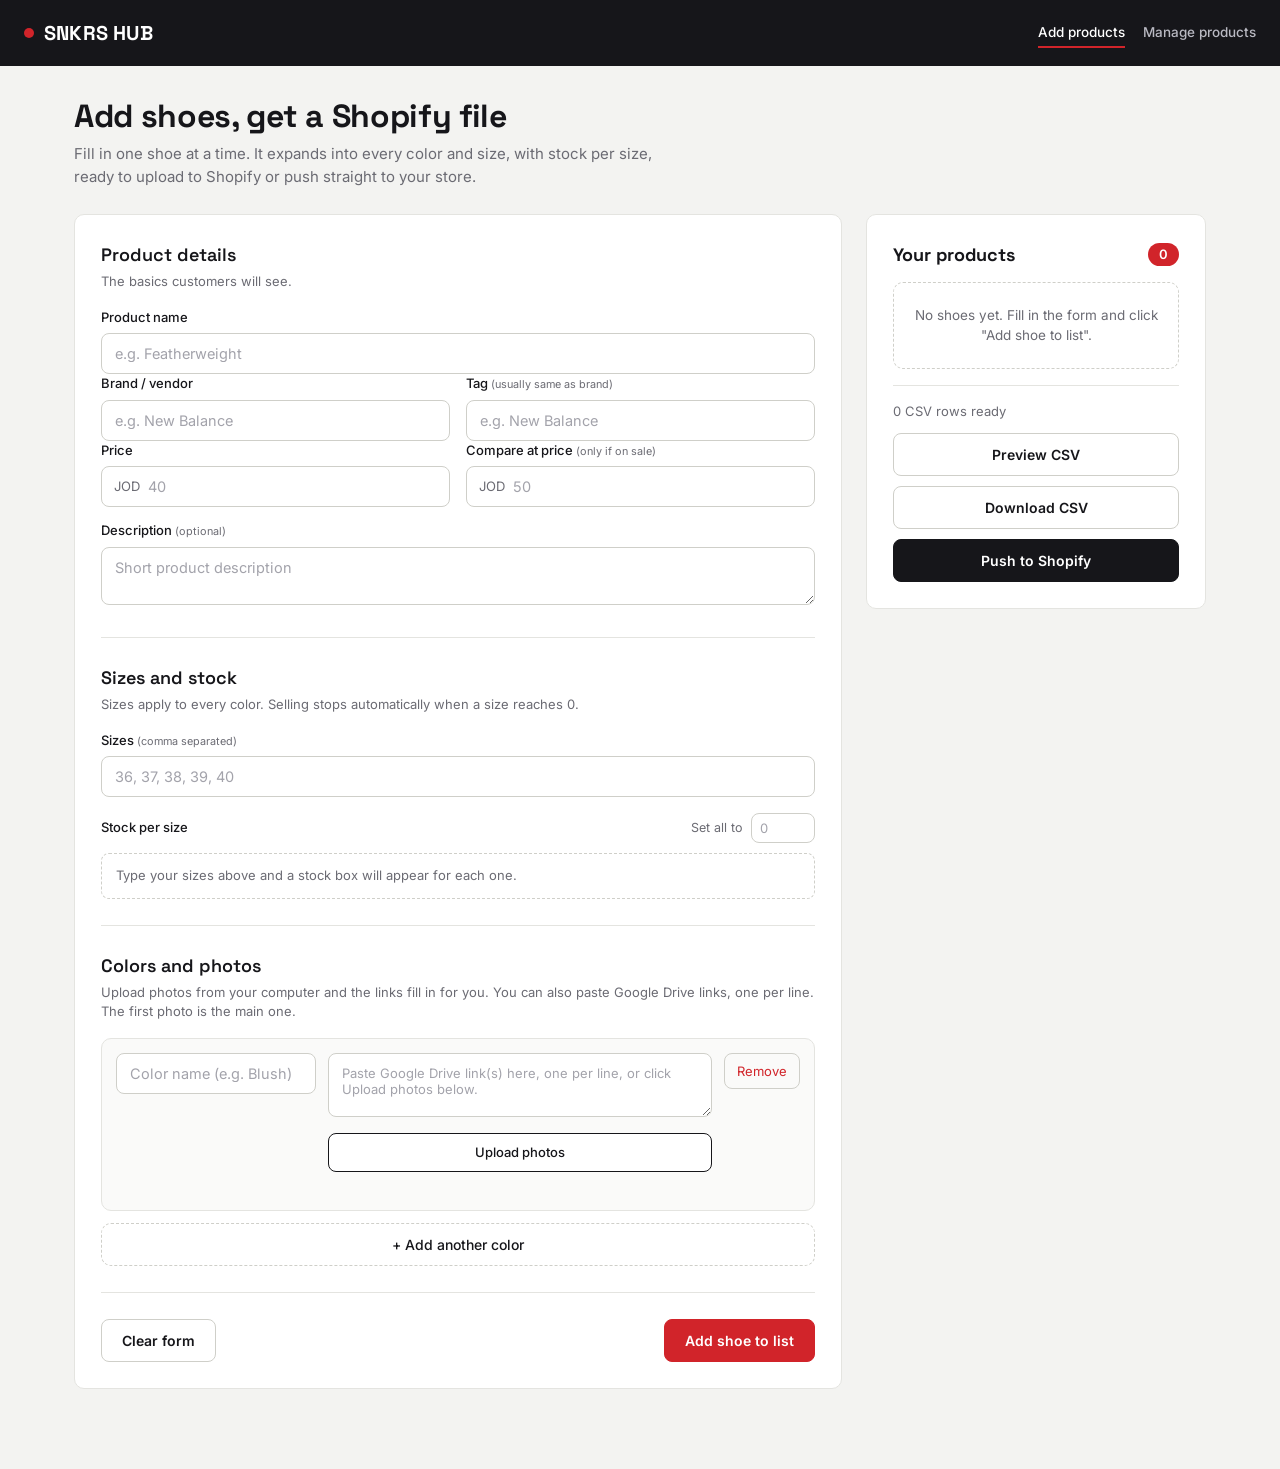
==== commit d59513aa: "Enhance navigation and update Shopify sync URL Updated navigation links and modified Shopify sync UR" ====
--- a/index.html
+++ b/index.html
@@ -56,6 +56,14 @@
   }
   .brand .dot { width: 10px; height: 10px; background: var(--red); border-radius: 50%; display: inline-block; }
   .topbar .tool { font-size: 13px; color: #b9b9c2; }
+  .pagenav { display: flex; gap: 18px; }
+  .pagenav a {
+    color: #b9b9c2; text-decoration: none; font-size: 13.5px; font-weight: 500;
+    padding: 4px 0; border-bottom: 2px solid transparent;
+  }
+  .pagenav a:hover { color: var(--white); }
+  .pagenav a.active { color: var(--white); border-bottom-color: var(--red); }
+  @media (max-width: 640px) { .pagenav { gap: 12px; } }
 
   .page { max-width: 1180px; margin: 0 auto; padding: 32px 24px 80px; }
   .intro { margin-bottom: 26px; }
@@ -304,7 +312,10 @@
 
 <header class="topbar">
   <div class="brand"><span class="dot"></span> SNKRS HUB</div>
-  <div class="tool">Shopify CSV generator</div>
+  <nav class="pagenav">
+    <a href="index.html" class="active">Add products</a>
+    <a href="products.html">Manage products</a>
+  </nav>
 </header>
 
 <main class="page">
